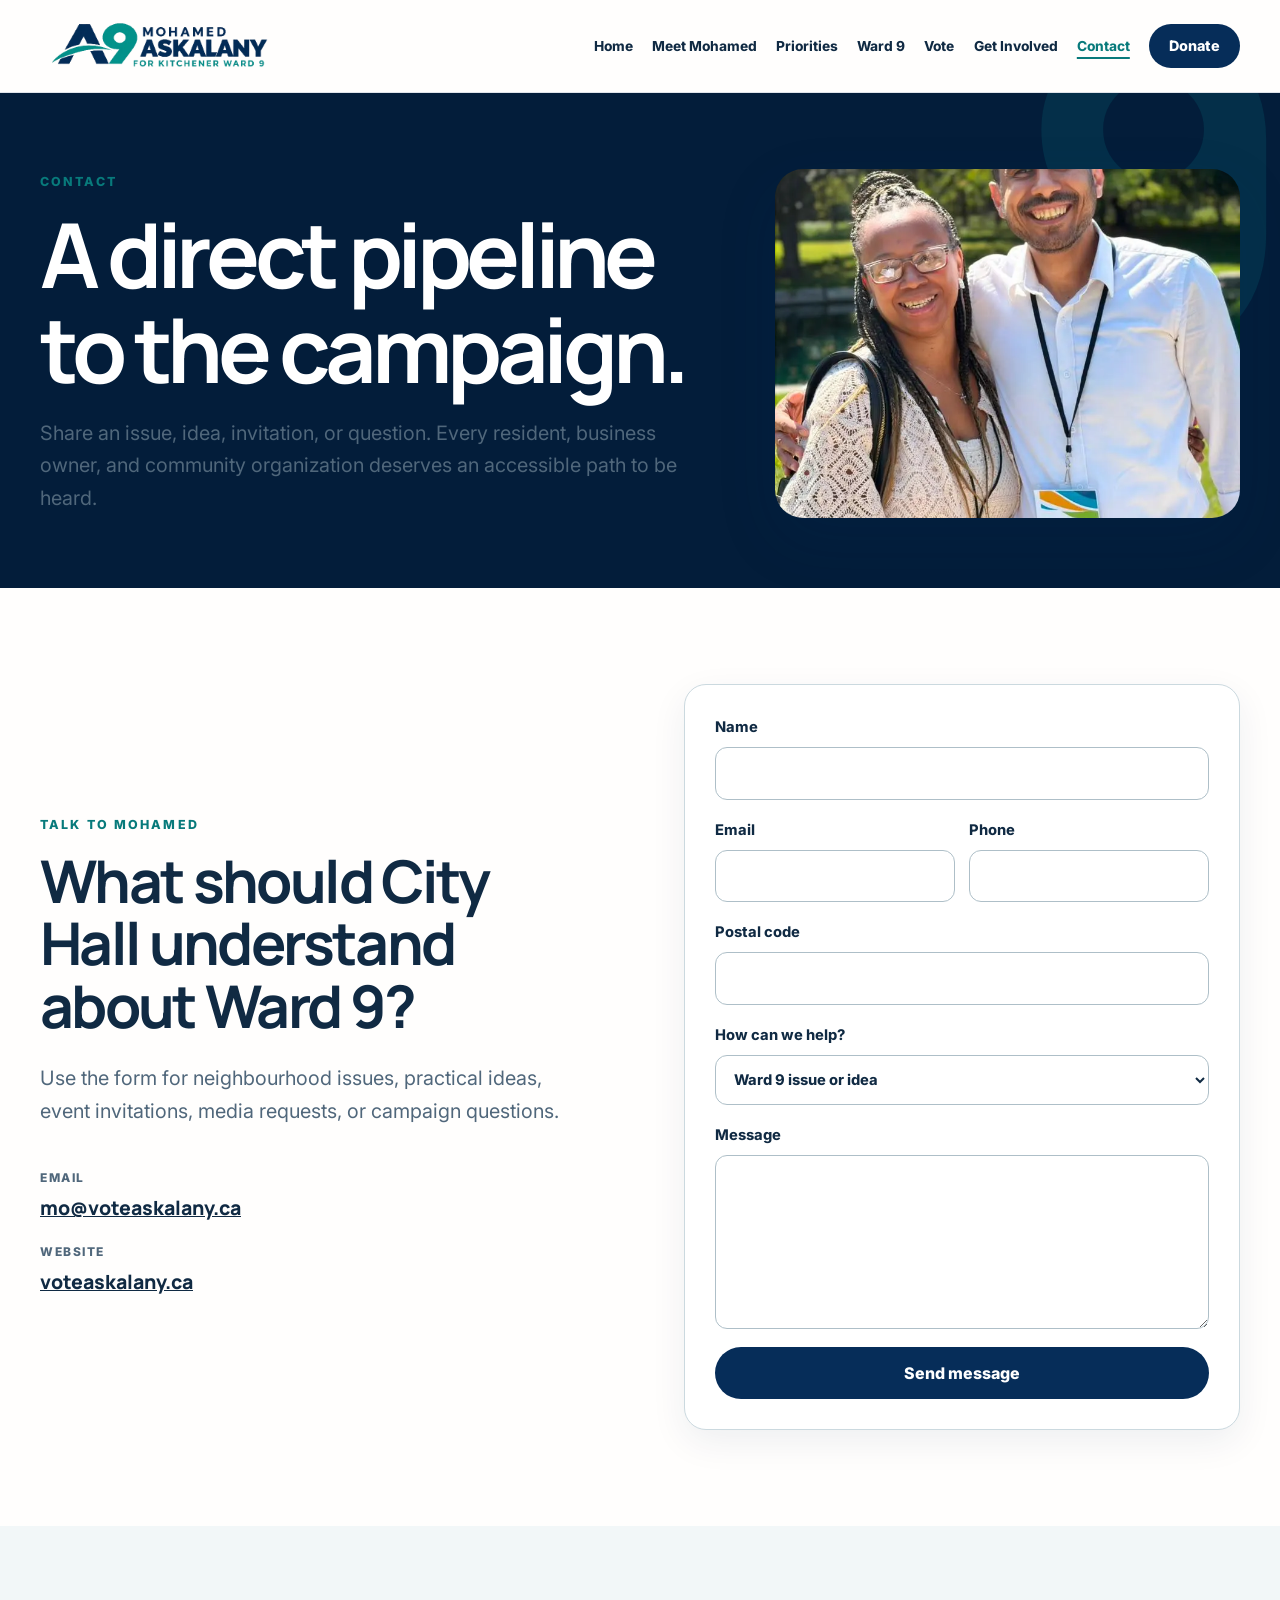
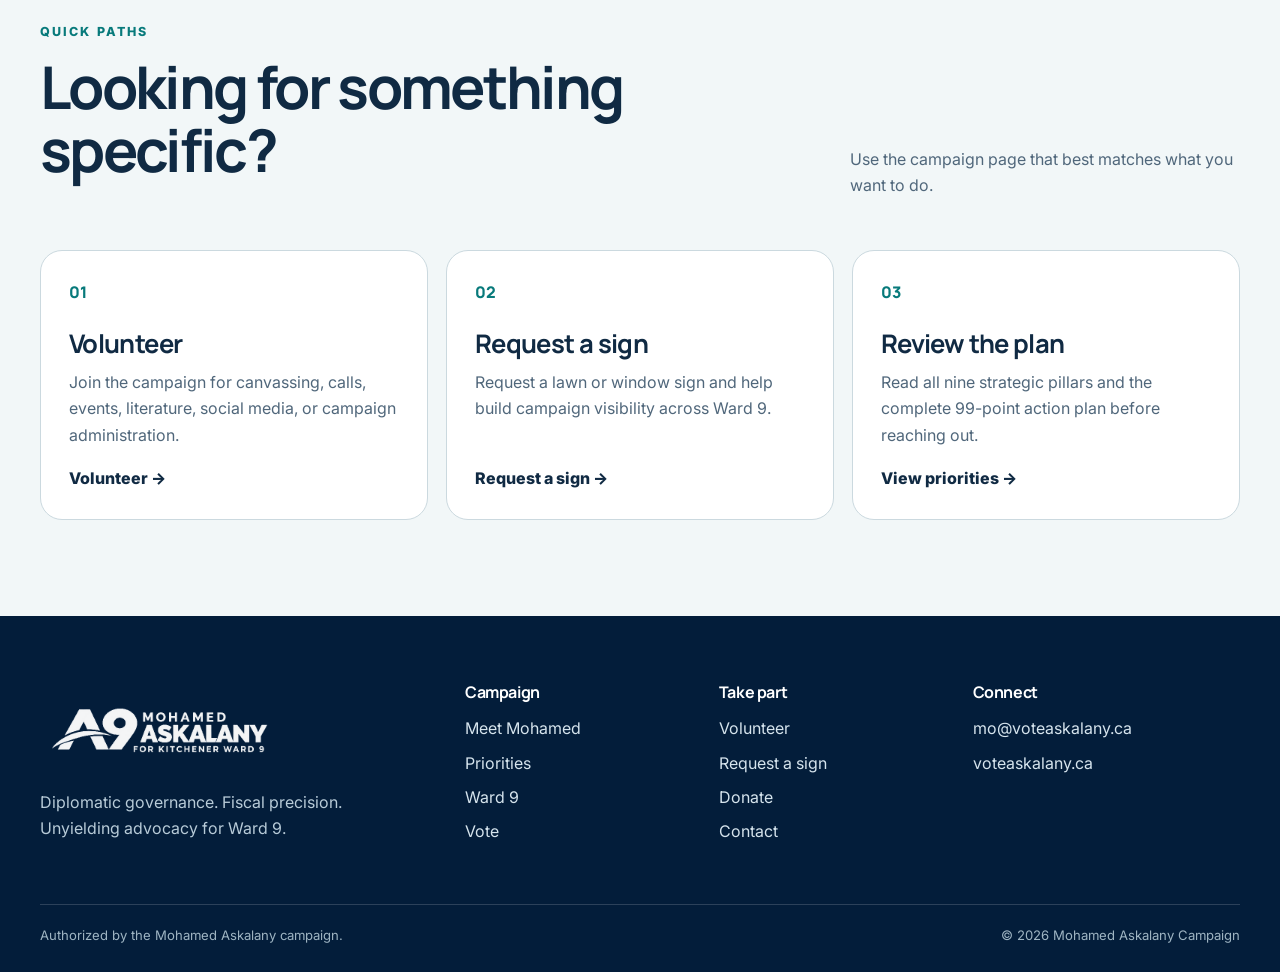
==== contact.html @ 960dc2dd "multi-page + askalany excel" ====
<!doctype html>
<html lang="en">
<head>
  <meta charset="utf-8"><meta name="viewport" content="width=device-width,initial-scale=1">
  <meta name="description" content="Contact Mohamed Askalany's Ward 9 campaign about an issue, idea, event invitation, media inquiry, or campaign question.">
  <meta name="theme-color" content="#062d59"><title>Contact | Mohamed Askalany for Ward 9</title>
  <link rel="icon" type="image/webp" href="images/Askalany Logo.webp"><link rel="preconnect" href="https://fonts.googleapis.com"><link rel="preconnect" href="https://fonts.gstatic.com" crossorigin>
  <link href="https://fonts.googleapis.com/css2?family=Inter:wght@400;500;600;700&family=Manrope:wght@700;800&display=swap" rel="stylesheet"><link rel="stylesheet" href="styles.css">
</head>
<body data-page="contact">
  <a class="skip-link" href="#main">Skip to content</a><div id="site-header"></div>
  <main id="main">
    <section class="page-hero"><div class="container page-hero-split"><div><p class="eyebrow">Contact</p><h1>A direct pipeline to the campaign.</h1><p class="lead">Share an issue, idea, invitation, or question. Every resident, business owner, and community organization deserves an accessible path to be heard.</p></div><div class="page-hero-photo"><img src="images/group-photos/Askalany_group (4).webp" alt="Mohamed Askalany with a community leader outdoors"></div></div></section>

    <section class="section">
      <div class="container form-layout">
        <div><p class="eyebrow">Talk to Mohamed</p><h2>What should City Hall understand about Ward 9?</h2><p class="section-intro">Use the form for neighbourhood issues, practical ideas, event invitations, media requests, or campaign questions.</p><div class="contact-details"><span>Email</span><a href="mailto:mo@voteaskalany.ca">mo@voteaskalany.ca</a><span>Website</span><a href="https://voteaskalany.ca/">voteaskalany.ca</a></div></div>
        <form class="campaign-form" name="contact" method="POST" action="/thank-you.html" data-netlify="true" netlify-honeypot="bot-field">
          <input type="hidden" name="form-name" value="contact"><p class="hidden-field"><label>Do not fill this out: <input name="bot-field"></label></p>
          <label>Name<input type="text" name="name" autocomplete="name" required></label><div class="field-grid"><label>Email<input type="email" name="email" autocomplete="email" required></label><label>Phone<input type="tel" name="phone" autocomplete="tel"></label></div><label>Postal code<input type="text" name="postal_code" autocomplete="postal-code"></label>
          <label>How can we help?<select name="topic"><option value="ward_issue">Ward 9 issue or idea</option><option value="event">Invite Mohamed to an event</option><option value="media">Media inquiry</option><option value="campaign">Campaign question</option><option value="other">Something else</option></select></label>
          <label>Message<textarea name="message" rows="6" required></textarea></label><button class="btn btn-primary" type="submit">Send message</button>
        </form>
      </div>
    </section>

    <section class="section section-soft"><div class="container"><div class="section-heading"><div><p class="eyebrow">Quick paths</p><h2>Looking for something specific?</h2></div><p>Use the campaign page that best matches what you want to do.</p></div><div class="action-grid"><article class="action-card"><span class="num">01</span><h3>Volunteer</h3><p>Join the campaign for canvassing, calls, events, literature, social media, or campaign administration.</p><a class="text-link" href="get-involved.html#volunteer">Volunteer →</a></article><article class="action-card"><span class="num">02</span><h3>Request a sign</h3><p>Request a lawn or window sign and help build campaign visibility across Ward 9.</p><a class="text-link" href="get-involved.html#sign">Request a sign →</a></article><article class="action-card"><span class="num">03</span><h3>Review the plan</h3><p>Read all nine strategic pillars and the complete 99-point action plan before reaching out.</p><a class="text-link" href="priorities-1.html">View priorities →</a></article></div></div></section>
  </main>
  <div id="site-footer"></div><script src="script.js"></script>
</body>
</html>
---- styles.css ----
:root{
  --navy:#062d59;
  --navy-2:#031d3a;
  --teal:#0ca6a6;
  --teal-dark:#087a7b;
  --sky:#dff5f3;
  --paper:#fffefd;
  --soft:#f2f7f8;
  --ink:#102a43;
  --muted:#50677b;
  --line:#cbd9df;
  --white:#fff;
  --max:1200px;
  --radius:22px;
  --shadow:0 22px 60px rgba(6,45,89,.13);
}

*{box-sizing:border-box}
html{scroll-behavior:smooth;scroll-padding-top:104px}
body{margin:0;overflow-x:hidden;font-family:Inter,system-ui,-apple-system,BlinkMacSystemFont,"Segoe UI",sans-serif;color:var(--ink);background:var(--paper);line-height:1.65}
img{display:block;max-width:100%}
a{color:inherit}
button,input,textarea,select{font:inherit}
button,a,input,textarea,select{-webkit-tap-highlight-color:transparent}

.skip-link{position:fixed;left:16px;top:-100px;z-index:1000;background:#fff;padding:10px 14px;border:2px solid var(--navy);border-radius:8px}
.skip-link:focus{top:16px}
.sr-only{position:absolute!important;width:1px!important;height:1px!important;padding:0!important;margin:-1px!important;overflow:hidden!important;clip:rect(0,0,0,0)!important;white-space:nowrap!important;border:0!important}
.hidden-field{display:none!important}

.container{width:min(calc(100% - 40px),var(--max));margin-inline:auto}
.narrow{width:min(calc(100% - 40px),820px);margin-inline:auto}
.section{padding:96px 0}
.section-sm{padding:58px 0}
.section-soft{background:var(--soft)}
.section-dark{background:var(--navy-2);color:var(--white)}
.section-teal{background:var(--teal);color:var(--navy-2)}
.eyebrow{margin:0 0 14px;font-size:.78rem;font-weight:800;text-transform:uppercase;letter-spacing:.17em;color:var(--teal-dark)}
.section-dark .eyebrow,.hero-dark .eyebrow{color:#58d8d3}
h1,h2,h3,h4{font-family:Manrope,Inter,sans-serif;line-height:1.06;margin-top:0}
h1{font-size:clamp(3.25rem,7vw,6.8rem);letter-spacing:-.06em;margin-bottom:28px}
h2{font-size:clamp(2.35rem,4.6vw,4.5rem);letter-spacing:-.045em;margin-bottom:25px}
h3{font-size:1.45rem;letter-spacing:-.025em}
p{margin-top:0}
.lead,.section-intro{font-size:clamp(1.08rem,1.55vw,1.27rem);line-height:1.65;color:var(--muted)}
.section-dark .lead,.section-dark .section-intro,.hero-dark .lead{color:#cfdee8}
.kicker{font-family:Manrope,sans-serif;font-weight:800;color:var(--teal);font-size:1.1rem}
.text-link{display:inline-flex;align-items:center;gap:7px;font-weight:800;text-decoration:none;text-underline-offset:5px}
.text-link:hover{text-decoration:underline}
.page-num{font-family:Manrope,sans-serif;font-size:.82rem;font-weight:800;letter-spacing:.12em;color:var(--teal-dark)}

.site-header{position:sticky;top:0;z-index:100;background:rgba(255,254,253,.96);backdrop-filter:blur(18px);border-bottom:1px solid rgba(6,45,89,.12)}
.nav-wrap{min-height:92px;display:flex;align-items:center;justify-content:space-between;gap:24px}
.logo-link{display:block;flex:0 1 240px;min-width:170px}
.logo-link img{width:240px;height:auto}
.site-nav{display:flex;align-items:center;justify-content:flex-end;gap:clamp(12px,1.5vw,22px)}
.site-nav>a:not(.btn){font-size:.86rem;font-weight:750;text-decoration:none;white-space:nowrap}
.site-nav>a:not(.btn):hover,.site-nav>a[aria-current="page"]{color:var(--teal-dark)}
.site-nav>a[aria-current="page"]{text-decoration:underline;text-decoration-thickness:2px;text-underline-offset:6px}
.nav-toggle{display:none;background:none;border:0;padding:10px;margin-right:-10px;cursor:pointer}
.nav-toggle span{display:block;width:27px;height:2px;background:var(--navy);margin:5px 0;transition:transform .2s ease,opacity .2s ease}
.nav-toggle[aria-expanded="true"] span:nth-child(1){transform:translateY(7px) rotate(45deg)}
.nav-toggle[aria-expanded="true"] span:nth-child(2){opacity:0}
.nav-toggle[aria-expanded="true"] span:nth-child(3){transform:translateY(-7px) rotate(-45deg)}

.btn{display:inline-flex;justify-content:center;align-items:center;min-height:52px;padding:0 24px;border-radius:999px;text-decoration:none;font-weight:800;border:2px solid transparent;cursor:pointer;transition:transform .2s ease,background .2s ease,color .2s ease,border-color .2s ease}
.btn:hover{transform:translateY(-2px)}
.btn-primary{background:var(--navy);color:#fff}
.btn-primary:hover{background:#0b477e}
.btn-secondary{border-color:var(--navy);color:var(--navy);background:transparent}
.btn-secondary:hover{background:var(--navy);color:#fff}
.btn-teal{background:var(--teal);color:var(--navy-2)}
.btn-teal:hover{background:#46c9c6}
.btn-light{border-color:#fff;color:#fff;background:transparent}
.btn-light:hover{background:#fff;color:var(--navy)}
.btn-sm{min-height:44px;padding:0 18px;font-size:.9rem}
.btn:focus-visible,.text-link:focus-visible,.site-nav a:focus-visible,.resource-link:focus-visible,summary:focus-visible{outline:3px solid #38d3cf;outline-offset:4px}

.hero{position:relative;overflow:hidden;padding:72px 0 82px}
.hero-dark{background:var(--navy-2);color:#fff}
.hero-grid{display:grid;grid-template-columns:minmax(0,1.06fr) minmax(350px,.76fr);gap:clamp(40px,7vw,90px);align-items:center}
.hero-copy{position:relative;z-index:2;min-width:0}
.hero-copy h1 em{font-style:normal;color:var(--teal)}
.hero-actions{display:flex;flex-wrap:wrap;gap:12px;margin:34px 0}
.hero-photo{position:relative;z-index:1;border-radius:34px;overflow:hidden;box-shadow:var(--shadow);aspect-ratio:4/5;background:#dfe9ea}
.hero-photo img{width:100%;height:100%;object-fit:cover;object-position:center top}
.hero-9{position:absolute;right:-.08em;bottom:-.23em;font-family:Manrope,sans-serif;font-size:clamp(22rem,49vw,46rem);line-height:.8;font-weight:800;color:rgba(12,166,166,.12);pointer-events:none;user-select:none}
.hero-badge{position:absolute;z-index:3;right:-18px;bottom:34px;width:145px;aspect-ratio:1;border-radius:50%;display:grid;place-content:center;text-align:center;background:var(--teal);color:var(--navy-2);box-shadow:0 14px 38px rgba(0,0,0,.22);transform:rotate(5deg)}
.hero-badge strong{font-family:Manrope,sans-serif;font-size:1.8rem;line-height:1}
.hero-badge span{font-size:.76rem;font-weight:800;margin-top:5px}
.date-chip{display:inline-flex;align-items:center;gap:14px;padding:11px 15px;border:1px solid rgba(255,255,255,.25);border-radius:999px;background:rgba(255,255,255,.06);font-size:.9rem}
.date-chip span{color:#a9c5d6}
.page-hero{position:relative;overflow:hidden;padding:76px 0 70px;background:var(--navy-2);color:#fff}
.page-hero:after{content:"9";position:absolute;right:-.04em;top:-.31em;font-family:Manrope,sans-serif;font-size:28rem;line-height:1;font-weight:800;color:rgba(12,166,166,.13);pointer-events:none}
.page-hero .container{position:relative;z-index:1}
.page-hero h1{max-width:900px;margin-bottom:20px}
.page-hero .lead{max-width:800px;margin-bottom:0}
.page-hero-split{display:grid;grid-template-columns:1fr .7fr;gap:70px;align-items:center}
.page-hero-photo{border-radius:28px;overflow:hidden;aspect-ratio:4/3;box-shadow:var(--shadow)}
.page-hero-photo img{width:100%;height:100%;object-fit:cover}

.signal-bar{background:var(--teal);color:var(--navy-2);padding:23px 0}
.signal-grid{display:grid;grid-template-columns:repeat(3,1fr)}
.signal-grid p{margin:0;padding:0 24px;border-right:1px solid rgba(3,29,58,.22)}
.signal-grid p:first-child{padding-left:0}
.signal-grid p:last-child{border:0}
.signal-grid strong,.signal-grid span{display:block}
.signal-grid strong{font-family:Manrope,sans-serif}
.signal-grid span{font-size:.84rem;margin-top:2px}

.section-heading{display:flex;align-items:end;justify-content:space-between;gap:48px;margin-bottom:44px}
.section-heading>div{max-width:820px}
.section-heading>p{max-width:390px;color:var(--muted);margin-bottom:8px}
.section-dark .section-heading>p{color:#bed0dd}
.intro-grid,.split-grid,.ward-grid,.form-layout,.vote-grid{display:grid;grid-template-columns:1fr 1fr;gap:clamp(44px,7vw,88px);align-items:center}
.intro-grid{grid-template-columns:.75fr 1.25fr;align-items:start}
.prose{max-width:760px}
.prose p{font-size:1.06rem}
.prose h3{margin-top:34px}
.pull-quote{font-family:Manrope,sans-serif;font-size:clamp(1.65rem,3vw,2.65rem);line-height:1.25;letter-spacing:-.03em;color:var(--navy);margin:0}
.image-frame{border-radius:28px;overflow:hidden;box-shadow:var(--shadow);background:#dfe9ea}
.image-frame img{width:100%;height:100%;object-fit:cover}
.image-tall{aspect-ratio:4/5}
.image-wide{aspect-ratio:16/10}

.path-grid,.values-grid,.credentials-grid,.resource-grid,.action-grid{display:grid;grid-template-columns:repeat(3,1fr);gap:18px}
.path-card,.value-card,.credential-card,.resource-card,.action-card{padding:28px;border:1px solid var(--line);border-radius:var(--radius);background:#fff}
.path-card{display:flex;flex-direction:column;min-height:250px}
.path-card h3{margin:25px 0 12px}
.path-card p{color:var(--muted)}
.path-card .text-link{margin-top:auto}
.values-grid{grid-template-columns:repeat(2,1fr)}
.value-card{background:var(--soft)}
.value-card h3{margin-bottom:10px}
.value-card p{color:var(--muted);margin:0}
.credentials-grid{grid-template-columns:repeat(2,1fr)}
.credential-card{display:flex;gap:18px;align-items:flex-start}
.credential-card .num{font-family:Manrope,sans-serif;font-size:1.65rem;font-weight:800;color:var(--teal-dark)}
.credential-card p{margin:0;font-weight:650}

.pillar-list{display:grid;gap:12px}
.pillar-row{display:grid;grid-template-columns:76px 1fr auto;gap:24px;align-items:center;padding:25px 28px;border:1px solid rgba(255,255,255,.16);border-radius:18px;background:rgba(255,255,255,.055);text-decoration:none}
.pillar-row:hover{background:rgba(12,166,166,.16);border-color:rgba(88,216,211,.52)}
.pillar-row .num{font-family:Manrope,sans-serif;font-size:1.85rem;font-weight:800;color:#58d8d3}
.pillar-row h3{font-size:clamp(1.15rem,2vw,1.55rem);margin:0}
.pillar-row .arrow{font-size:1.5rem;color:#58d8d3}

.cta-band{position:relative;overflow:hidden;background:var(--teal);color:var(--navy-2);padding:64px 0}
.cta-band:after{content:"9";position:absolute;right:-.03em;top:-.72em;font-family:Manrope,sans-serif;font-size:25rem;font-weight:800;color:rgba(255,255,255,.22)}
.cta-grid{position:relative;z-index:1;display:flex;align-items:center;justify-content:space-between;gap:40px}
.cta-grid h2{font-size:clamp(2rem,4vw,3.6rem);margin:0;max-width:760px}
.cta-actions{display:flex;gap:10px;flex-wrap:wrap}

.experience-list{display:grid;gap:16px}
.experience-item{display:grid;grid-template-columns:64px 1fr;gap:20px;padding:25px 0;border-top:1px solid var(--line)}
.experience-item:first-child{border-top:0}
.experience-item .num{font-family:Manrope,sans-serif;font-weight:800;color:var(--teal-dark);font-size:1.25rem}
.experience-item h3{margin-bottom:8px}
.experience-item p{color:var(--muted);margin:0}

.jurisdiction-grid{display:grid;grid-template-columns:1fr 1fr;gap:20px}
.jurisdiction-card{border-radius:var(--radius);padding:30px;border:1px solid var(--line);background:#fff}
.jurisdiction-card h3{font-size:1.7rem}
.jurisdiction-card ul{padding-left:20px;margin-bottom:0}
.jurisdiction-card li{margin:8px 0}
.resource-grid{grid-template-columns:repeat(3,1fr)}
.resource-card{display:flex;flex-direction:column;min-height:210px}
.resource-card p{color:var(--muted)}
.resource-link{margin-top:auto;font-weight:800;text-decoration:none;color:var(--teal-dark)}
.resource-link:hover{text-decoration:underline}

.vote-date-panel{display:grid;grid-template-columns:140px 1fr;gap:24px;align-items:center;padding:28px;border-radius:var(--radius);background:var(--teal);color:var(--navy-2)}
.vote-date-panel .day{font-family:Manrope,sans-serif;font-size:4.4rem;line-height:.8;font-weight:800;text-align:center}
.vote-date-panel .day span{display:block;font-size:.82rem;letter-spacing:.12em;margin-top:12px}
.vote-date-panel h3{font-size:1.8rem;margin-bottom:6px}
.vote-date-panel p{margin:0}
.timeline{display:grid;gap:0;margin-top:35px}
.timeline-item{display:grid;grid-template-columns:140px 1fr;gap:24px;padding:25px 0;border-top:1px solid var(--line)}
.timeline-item strong{color:var(--teal-dark)}
.timeline-item p{margin:0}
.location-grid{display:grid;grid-template-columns:repeat(3,1fr);gap:16px}
.location-card{padding:25px;border-radius:18px;background:#fff;border:1px solid var(--line)}
.location-card strong{display:block;font-family:Manrope,sans-serif;font-size:1.15rem;margin-bottom:6px}

.action-card{display:flex;flex-direction:column;min-height:270px}
.action-card .num{font-family:Manrope,sans-serif;color:var(--teal-dark);font-weight:800}
.action-card h3{font-size:1.6rem;margin:24px 0 12px}
.action-card p{color:var(--muted)}
.action-card .text-link{margin-top:auto}
.campaign-form{display:grid;gap:18px;background:#fff;border:1px solid var(--line);border-radius:var(--radius);padding:30px;box-shadow:0 12px 36px rgba(6,45,89,.07)}
.campaign-form label,.campaign-form legend{font-weight:750;font-size:.92rem}
.campaign-form input,.campaign-form textarea,.campaign-form select{display:block;width:100%;margin-top:8px;border:1px solid #aebfc8;border-radius:12px;padding:13px 14px;min-height:50px;background:#fff;color:var(--ink)}
.campaign-form textarea{resize:vertical}
.campaign-form input:focus,.campaign-form textarea:focus,.campaign-form select:focus{outline:3px solid rgba(12,166,166,.27);border-color:var(--teal-dark)}
.field-grid,.check-grid{display:grid;grid-template-columns:1fr 1fr;gap:14px}
fieldset{border:0;padding:0;margin:0}
.check-grid label{font-weight:500!important;display:flex;align-items:flex-start;gap:7px}
.check-grid input{width:18px;height:18px;min-height:0;margin:2px 0 0;flex:0 0 auto}
.contact-details{display:grid;gap:5px;margin-top:28px}
.contact-details span{margin-top:12px;font-size:.75rem;text-transform:uppercase;letter-spacing:.13em;font-weight:800;color:var(--muted)}
.contact-details a{font-family:Manrope,sans-serif;font-weight:800;font-size:1.22rem;overflow-wrap:anywhere}

.layout-switcher{display:flex;align-items:center;justify-content:space-between;gap:24px;padding:18px 0 28px;border-bottom:1px solid var(--line);margin-bottom:42px}
.layout-switcher p{margin:0;color:var(--muted)}
.switch-links{display:flex;gap:8px;flex-wrap:wrap}
.switch-links a{padding:9px 14px;border:1px solid var(--line);border-radius:999px;text-decoration:none;font-weight:800;font-size:.86rem}
.switch-links a.active,.switch-links a:hover{background:var(--navy);color:#fff;border-color:var(--navy)}
.priority-editorial{display:grid;gap:78px}
.priority-story{display:grid;grid-template-columns:.82fr 1.18fr;gap:clamp(38px,6vw,78px);align-items:start;scroll-margin-top:120px}
.priority-story:nth-child(even) .priority-visual{order:2}
.priority-visual{position:sticky;top:120px}
.priority-visual .image-frame{aspect-ratio:4/3}
.priority-label{display:flex;align-items:center;gap:14px;margin-bottom:14px}
.priority-label .num{display:grid;place-content:center;width:48px;aspect-ratio:1;border-radius:50%;background:var(--teal);font-family:Manrope,sans-serif;font-weight:800}
.priority-story h2{font-size:clamp(2rem,3.6vw,3.5rem)}
.priority-summary{font-size:1.1rem;color:var(--muted)}
.action-list{counter-reset:actions;display:grid;gap:9px;padding:0;list-style:none;margin:26px 0 0}
.action-list li{counter-increment:actions;position:relative;padding-left:36px}
.action-list li:before{content:counter(actions,decimal-leading-zero);position:absolute;left:0;top:1px;font-size:.72rem;font-weight:800;color:var(--teal-dark);letter-spacing:.05em}
.priority-accordion{display:grid;grid-template-columns:repeat(3,1fr);gap:18px;align-items:start}
.priority-detail{border:1px solid var(--line);border-radius:var(--radius);overflow:hidden;background:#fff;scroll-margin-top:120px}
.priority-detail[open]{grid-column:span 2;box-shadow:var(--shadow)}
.priority-detail summary{cursor:pointer;list-style:none}
.priority-detail summary::-webkit-details-marker{display:none}
.detail-image{aspect-ratio:16/9;overflow:hidden}
.detail-image img{width:100%;height:100%;object-fit:cover}
.detail-summary{padding:23px;position:relative}
.detail-summary .num{display:block;color:var(--teal-dark);font-weight:800;margin-bottom:10px}
.detail-summary h2{font-size:1.42rem;margin:0;padding-right:34px}
.detail-summary:after{content:"+";position:absolute;right:23px;bottom:20px;font-size:1.8rem;color:var(--teal-dark)}
.priority-detail[open] .detail-summary:after{content:"−"}
.detail-content{padding:0 25px 26px;border-top:1px solid var(--line)}
.detail-content p{color:var(--muted);margin:20px 0}

.donate-panel{max-width:780px;margin:0 auto;text-align:center;padding:58px;border:1px solid var(--line);border-radius:32px;background:#fff;box-shadow:var(--shadow)}
.donate-mark{width:130px;aspect-ratio:1;border-radius:50%;display:grid;place-content:center;margin:0 auto 28px;background:var(--teal);font-family:Manrope,sans-serif;font-size:4.5rem;font-weight:800;color:var(--navy)}

.site-footer{background:var(--navy-2);color:#fff;padding:68px 0 26px}
.footer-grid{display:grid;grid-template-columns:1.8fr 1fr 1fr 1.25fr;gap:40px}
.footer-logo{width:240px;filter:brightness(0) invert(1);opacity:.96}
.footer-grid h3{font-size:1rem;margin-bottom:14px}
.footer-grid>div>a{display:block;color:#d6e4ed;text-decoration:none;margin:8px 0;overflow-wrap:anywhere}
.footer-grid>div>a:hover{text-decoration:underline;text-underline-offset:4px}
.footer-grid p{color:#b8cbd8;max-width:390px;margin-top:18px}
.footer-bottom{border-top:1px solid rgba(255,255,255,.16);margin-top:46px;padding-top:20px;display:flex;justify-content:space-between;gap:20px}
.footer-bottom p{margin:0;color:#9fb5c3;font-size:.82rem}

@media(max-width:1100px){
  .site-nav{display:none;position:absolute;top:92px;left:20px;right:20px;max-height:calc(100vh - 110px);overflow:auto;background:#fff;border:1px solid var(--line);border-radius:18px;padding:18px;box-shadow:var(--shadow);flex-direction:column;align-items:stretch;gap:4px}
  .site-nav.open{display:flex}
  .site-nav>a{padding:10px}
  .site-nav .btn{margin-top:7px}
  .nav-toggle{display:block}
  .hero-grid{grid-template-columns:minmax(0,1fr) minmax(310px,.72fr);gap:40px}
  .priority-accordion{grid-template-columns:repeat(2,1fr)}
  .footer-grid{grid-template-columns:1.8fr 1fr 1fr}
}

@media(max-width:780px){
  html{scroll-padding-top:88px}
  .container{width:min(calc(100% - 30px),var(--max))}
  .section{padding:74px 0}
  .nav-wrap{min-height:78px}
  .logo-link img{width:205px}
  .site-nav{top:78px;left:15px;right:15px}
  .hero{padding:48px 0 66px}
  .hero-grid,.page-hero-split,.intro-grid,.split-grid,.ward-grid,.form-layout,.vote-grid,.priority-story{grid-template-columns:1fr}
  .hero-copy{order:1}
  .hero-photo{order:2;max-width:520px}
  .hero-badge{right:10px;bottom:24px;width:120px}
  h1{font-size:clamp(3rem,14.5vw,5.4rem)}
  h2{font-size:clamp(2.15rem,10vw,3.7rem)}
  .page-hero{padding:58px 0}
  .page-hero-photo{max-width:520px}
  .signal-grid{grid-template-columns:1fr}
  .signal-grid p,.signal-grid p:first-child{padding:15px 0;border-right:0;border-bottom:1px solid rgba(3,29,58,.22)}
  .signal-grid p:last-child{border-bottom:0}
  .section-heading{flex-direction:column;align-items:flex-start;gap:8px;margin-bottom:31px}
  .path-grid,.resource-grid,.action-grid,.location-grid{grid-template-columns:1fr 1fr}
  .pillar-row{grid-template-columns:58px 1fr auto;padding:21px;gap:14px}
  .jurisdiction-grid{grid-template-columns:1fr}
  .cta-grid{align-items:flex-start;flex-direction:column}
  .priority-story:nth-child(even) .priority-visual{order:0}
  .priority-visual{position:static}
  .priority-editorial{gap:68px}
  .priority-accordion{grid-template-columns:1fr}
  .priority-detail[open]{grid-column:auto}
  .footer-grid{grid-template-columns:1fr 1fr}
  .footer-grid>div:first-child{grid-column:1/-1}
}

@media(max-width:520px){
  .logo-link{min-width:0;flex-basis:185px}
  .logo-link img{width:185px}
  h1{font-size:clamp(2.8rem,14vw,4rem)}
  .hero-actions,.cta-actions{flex-direction:column}
  .hero-actions .btn,.cta-actions .btn{width:100%}
  .date-chip{align-items:flex-start;flex-direction:column;gap:1px;border-radius:15px;width:100%}
  .hero-badge{width:108px}
  .path-grid,.values-grid,.credentials-grid,.resource-grid,.action-grid,.location-grid,.field-grid,.check-grid,.footer-grid{grid-template-columns:1fr}
  .footer-grid>div:first-child{grid-column:auto}
  .pillar-row{grid-template-columns:1fr auto}
  .pillar-row .num{font-size:1.25rem}
  .pillar-row h3{grid-column:1/-1;grid-row:2}
  .vote-date-panel,.timeline-item{grid-template-columns:1fr}
  .vote-date-panel .day{text-align:left}
  .campaign-form,.jurisdiction-card,.donate-panel{padding:23px}
  .layout-switcher{align-items:flex-start;flex-direction:column}
  .footer-bottom{flex-direction:column}
}

@media(prefers-reduced-motion:reduce){
  html{scroll-behavior:auto}
  *,*:before,*:after{transition-duration:.01ms!important;animation-duration:.01ms!important;animation-iteration-count:1!important}
}
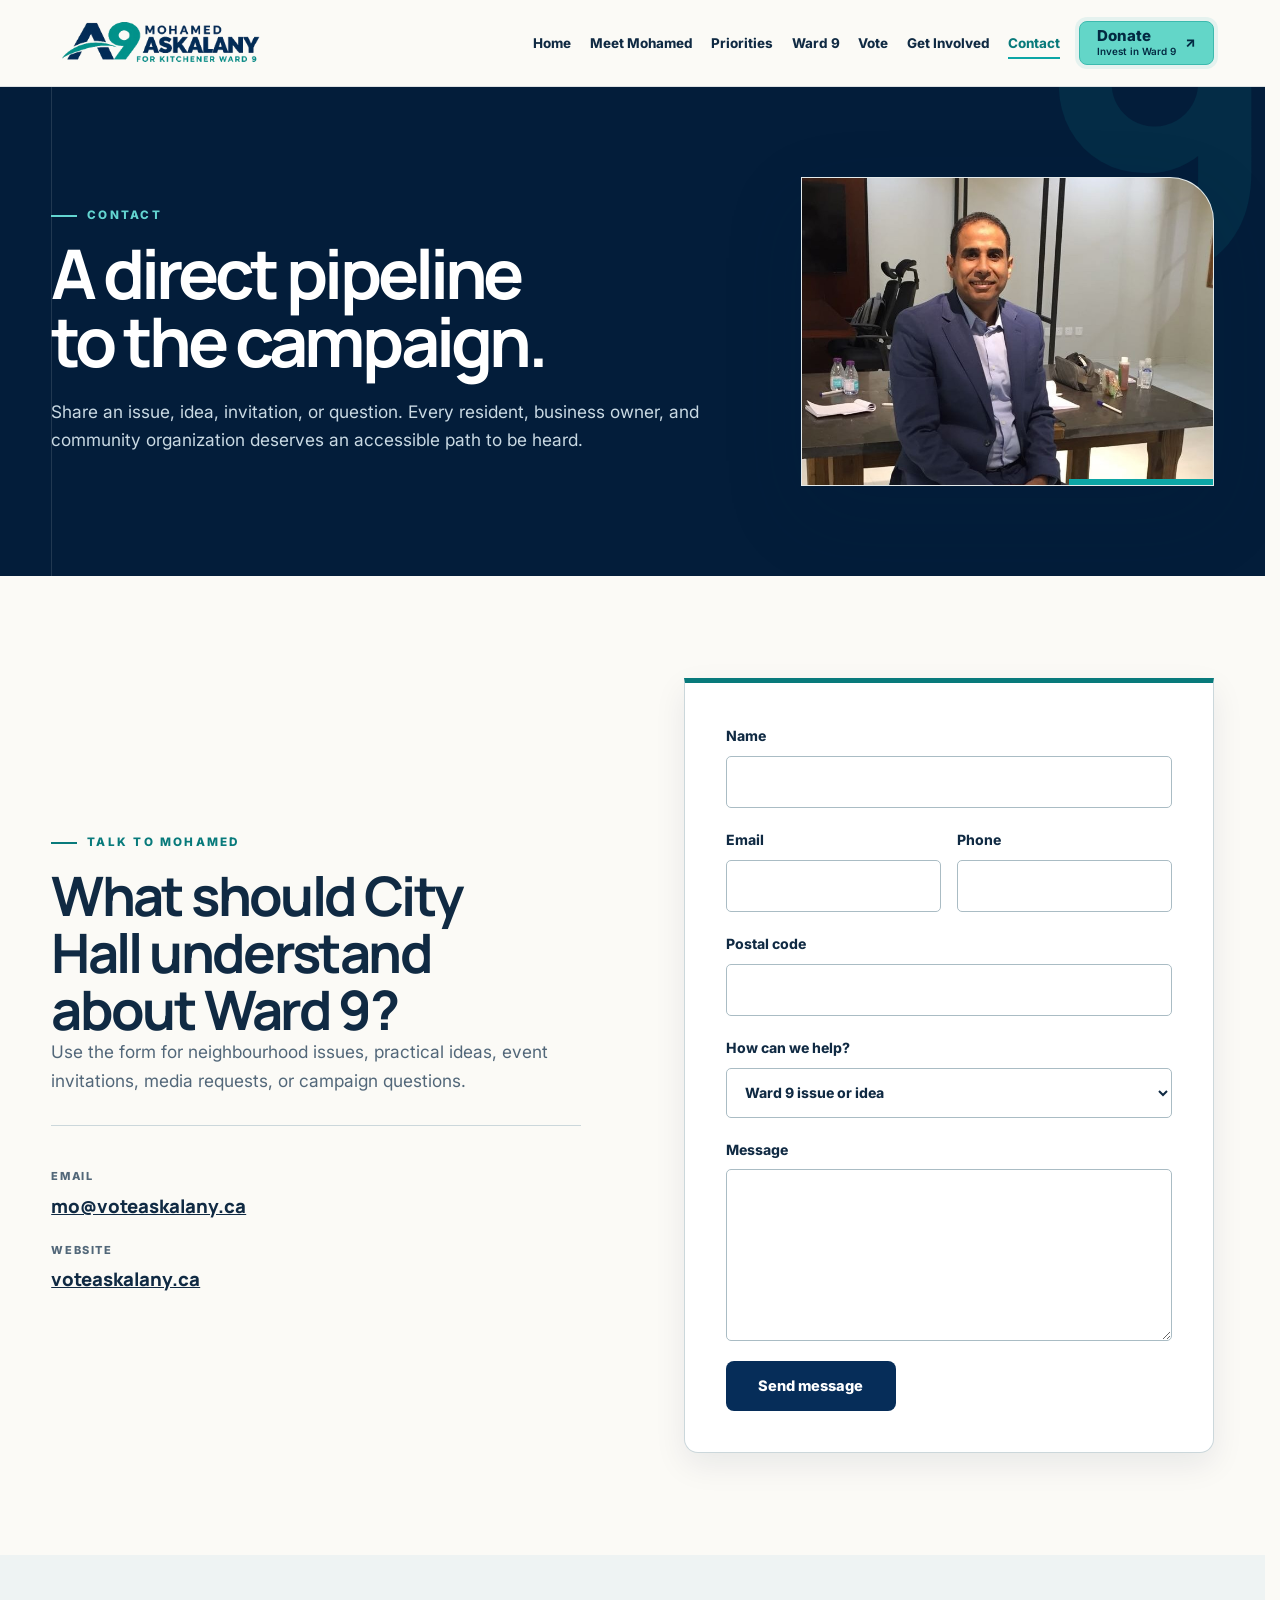
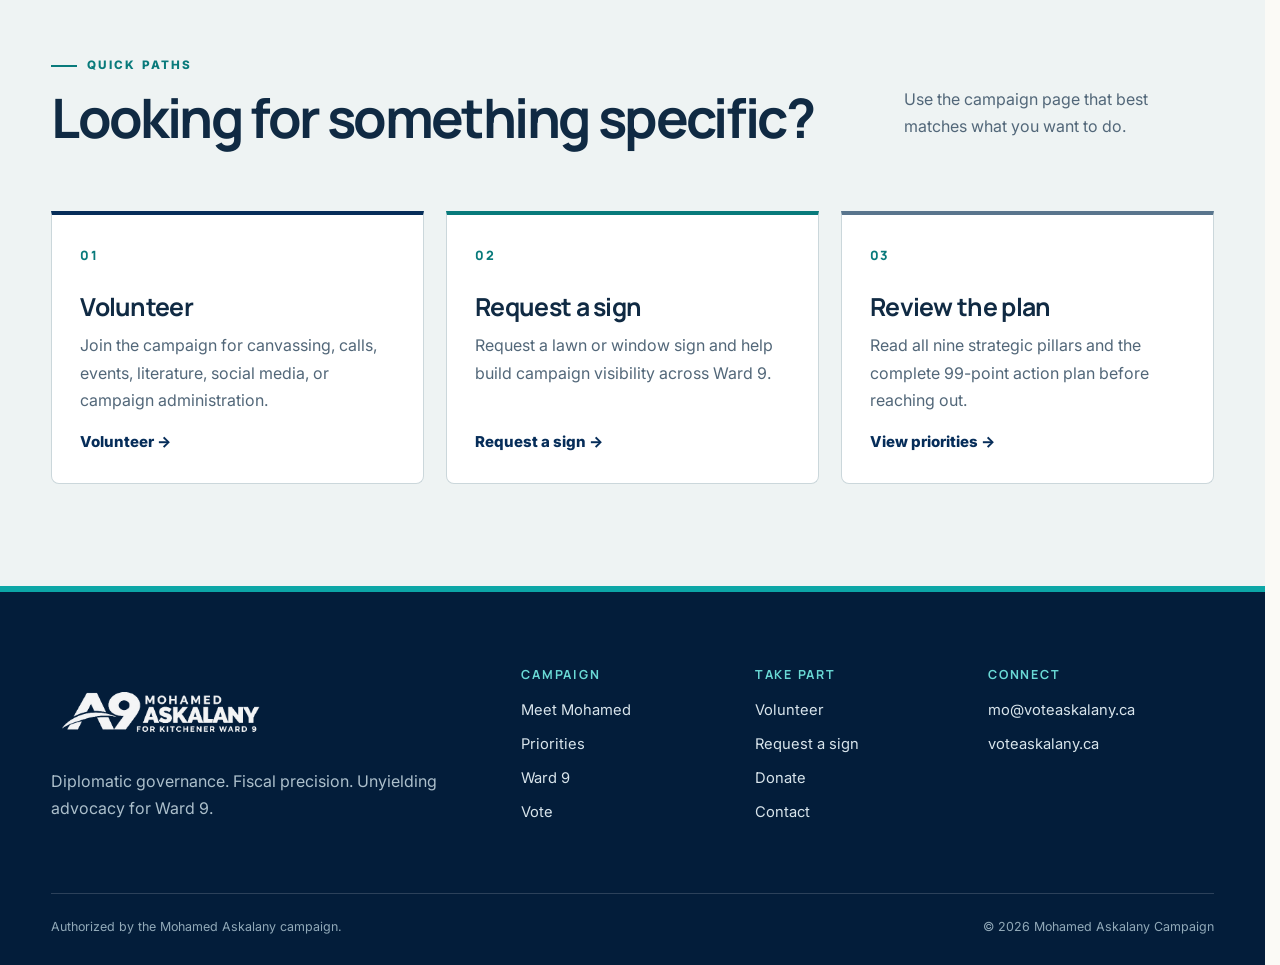
==== commit 4fb1386a: "last photos upddate" ====
--- a/contact.html
+++ b/contact.html
@@ -10,7 +10,7 @@
 <body data-page="contact">
   <a class="skip-link" href="#main">Skip to content</a><div id="site-header"></div>
   <main id="main">
-    <section class="page-hero"><div class="container page-hero-split"><div><p class="eyebrow">Contact</p><h1>A direct pipeline to the campaign.</h1><p class="lead">Share an issue, idea, invitation, or question. Every resident, business owner, and community organization deserves an accessible path to be heard.</p></div><div class="page-hero-photo"><img src="images/group-photos/Askalany_group (4).webp" alt="Mohamed Askalany with a community leader outdoors"></div></div></section>
+    <section class="page-hero"><div class="container page-hero-split"><div><p class="eyebrow">Contact</p><h1>A direct pipeline to the campaign.</h1><p class="lead">Share an issue, idea, invitation, or question. Every resident, business owner, and community organization deserves an accessible path to be heard.</p></div><div class="page-hero-photo"><img src="images/group-photos/Askalany_group (2).webp" alt="Mohamed Askalany visiting a local neighbourhood business"></div></div></section>
 
     <section class="section">
       <div class="container form-layout">
--- a/styles.css
+++ b/styles.css
@@ -1,315 +1,513 @@
-:root{
-  --navy:#062d59;
-  --navy-2:#031d3a;
-  --teal:#0ca6a6;
-  --teal-dark:#087a7b;
-  --sky:#dff5f3;
-  --paper:#fffefd;
-  --soft:#f2f7f8;
-  --ink:#102a43;
-  --muted:#50677b;
-  --line:#cbd9df;
-  --white:#fff;
-  --max:1200px;
-  --radius:22px;
-  --shadow:0 22px 60px rgba(6,45,89,.13);
-}
-
-*{box-sizing:border-box}
-html{scroll-behavior:smooth;scroll-padding-top:104px}
-body{margin:0;overflow-x:hidden;font-family:Inter,system-ui,-apple-system,BlinkMacSystemFont,"Segoe UI",sans-serif;color:var(--ink);background:var(--paper);line-height:1.65}
-img{display:block;max-width:100%}
-a{color:inherit}
-button,input,textarea,select{font:inherit}
-button,a,input,textarea,select{-webkit-tap-highlight-color:transparent}
-
-.skip-link{position:fixed;left:16px;top:-100px;z-index:1000;background:#fff;padding:10px 14px;border:2px solid var(--navy);border-radius:8px}
-.skip-link:focus{top:16px}
-.sr-only{position:absolute!important;width:1px!important;height:1px!important;padding:0!important;margin:-1px!important;overflow:hidden!important;clip:rect(0,0,0,0)!important;white-space:nowrap!important;border:0!important}
-.hidden-field{display:none!important}
-
-.container{width:min(calc(100% - 40px),var(--max));margin-inline:auto}
-.narrow{width:min(calc(100% - 40px),820px);margin-inline:auto}
-.section{padding:96px 0}
-.section-sm{padding:58px 0}
-.section-soft{background:var(--soft)}
-.section-dark{background:var(--navy-2);color:var(--white)}
-.section-teal{background:var(--teal);color:var(--navy-2)}
-.eyebrow{margin:0 0 14px;font-size:.78rem;font-weight:800;text-transform:uppercase;letter-spacing:.17em;color:var(--teal-dark)}
-.section-dark .eyebrow,.hero-dark .eyebrow{color:#58d8d3}
-h1,h2,h3,h4{font-family:Manrope,Inter,sans-serif;line-height:1.06;margin-top:0}
-h1{font-size:clamp(3.25rem,7vw,6.8rem);letter-spacing:-.06em;margin-bottom:28px}
-h2{font-size:clamp(2.35rem,4.6vw,4.5rem);letter-spacing:-.045em;margin-bottom:25px}
-h3{font-size:1.45rem;letter-spacing:-.025em}
-p{margin-top:0}
-.lead,.section-intro{font-size:clamp(1.08rem,1.55vw,1.27rem);line-height:1.65;color:var(--muted)}
-.section-dark .lead,.section-dark .section-intro,.hero-dark .lead{color:#cfdee8}
-.kicker{font-family:Manrope,sans-serif;font-weight:800;color:var(--teal);font-size:1.1rem}
-.text-link{display:inline-flex;align-items:center;gap:7px;font-weight:800;text-decoration:none;text-underline-offset:5px}
-.text-link:hover{text-decoration:underline}
-.page-num{font-family:Manrope,sans-serif;font-size:.82rem;font-weight:800;letter-spacing:.12em;color:var(--teal-dark)}
-
-.site-header{position:sticky;top:0;z-index:100;background:rgba(255,254,253,.96);backdrop-filter:blur(18px);border-bottom:1px solid rgba(6,45,89,.12)}
-.nav-wrap{min-height:92px;display:flex;align-items:center;justify-content:space-between;gap:24px}
-.logo-link{display:block;flex:0 1 240px;min-width:170px}
-.logo-link img{width:240px;height:auto}
-.site-nav{display:flex;align-items:center;justify-content:flex-end;gap:clamp(12px,1.5vw,22px)}
-.site-nav>a:not(.btn){font-size:.86rem;font-weight:750;text-decoration:none;white-space:nowrap}
-.site-nav>a:not(.btn):hover,.site-nav>a[aria-current="page"]{color:var(--teal-dark)}
-.site-nav>a[aria-current="page"]{text-decoration:underline;text-decoration-thickness:2px;text-underline-offset:6px}
-.nav-toggle{display:none;background:none;border:0;padding:10px;margin-right:-10px;cursor:pointer}
-.nav-toggle span{display:block;width:27px;height:2px;background:var(--navy);margin:5px 0;transition:transform .2s ease,opacity .2s ease}
-.nav-toggle[aria-expanded="true"] span:nth-child(1){transform:translateY(7px) rotate(45deg)}
-.nav-toggle[aria-expanded="true"] span:nth-child(2){opacity:0}
-.nav-toggle[aria-expanded="true"] span:nth-child(3){transform:translateY(-7px) rotate(-45deg)}
-
-.btn{display:inline-flex;justify-content:center;align-items:center;min-height:52px;padding:0 24px;border-radius:999px;text-decoration:none;font-weight:800;border:2px solid transparent;cursor:pointer;transition:transform .2s ease,background .2s ease,color .2s ease,border-color .2s ease}
-.btn:hover{transform:translateY(-2px)}
-.btn-primary{background:var(--navy);color:#fff}
-.btn-primary:hover{background:#0b477e}
-.btn-secondary{border-color:var(--navy);color:var(--navy);background:transparent}
-.btn-secondary:hover{background:var(--navy);color:#fff}
-.btn-teal{background:var(--teal);color:var(--navy-2)}
-.btn-teal:hover{background:#46c9c6}
-.btn-light{border-color:#fff;color:#fff;background:transparent}
-.btn-light:hover{background:#fff;color:var(--navy)}
-.btn-sm{min-height:44px;padding:0 18px;font-size:.9rem}
-.btn:focus-visible,.text-link:focus-visible,.site-nav a:focus-visible,.resource-link:focus-visible,summary:focus-visible{outline:3px solid #38d3cf;outline-offset:4px}
-
-.hero{position:relative;overflow:hidden;padding:72px 0 82px}
-.hero-dark{background:var(--navy-2);color:#fff}
-.hero-grid{display:grid;grid-template-columns:minmax(0,1.06fr) minmax(350px,.76fr);gap:clamp(40px,7vw,90px);align-items:center}
-.hero-copy{position:relative;z-index:2;min-width:0}
-.hero-copy h1 em{font-style:normal;color:var(--teal)}
-.hero-actions{display:flex;flex-wrap:wrap;gap:12px;margin:34px 0}
-.hero-photo{position:relative;z-index:1;border-radius:34px;overflow:hidden;box-shadow:var(--shadow);aspect-ratio:4/5;background:#dfe9ea}
-.hero-photo img{width:100%;height:100%;object-fit:cover;object-position:center top}
-.hero-9{position:absolute;right:-.08em;bottom:-.23em;font-family:Manrope,sans-serif;font-size:clamp(22rem,49vw,46rem);line-height:.8;font-weight:800;color:rgba(12,166,166,.12);pointer-events:none;user-select:none}
-.hero-badge{position:absolute;z-index:3;right:-18px;bottom:34px;width:145px;aspect-ratio:1;border-radius:50%;display:grid;place-content:center;text-align:center;background:var(--teal);color:var(--navy-2);box-shadow:0 14px 38px rgba(0,0,0,.22);transform:rotate(5deg)}
-.hero-badge strong{font-family:Manrope,sans-serif;font-size:1.8rem;line-height:1}
-.hero-badge span{font-size:.76rem;font-weight:800;margin-top:5px}
-.date-chip{display:inline-flex;align-items:center;gap:14px;padding:11px 15px;border:1px solid rgba(255,255,255,.25);border-radius:999px;background:rgba(255,255,255,.06);font-size:.9rem}
-.date-chip span{color:#a9c5d6}
-.page-hero{position:relative;overflow:hidden;padding:76px 0 70px;background:var(--navy-2);color:#fff}
-.page-hero:after{content:"9";position:absolute;right:-.04em;top:-.31em;font-family:Manrope,sans-serif;font-size:28rem;line-height:1;font-weight:800;color:rgba(12,166,166,.13);pointer-events:none}
-.page-hero .container{position:relative;z-index:1}
-.page-hero h1{max-width:900px;margin-bottom:20px}
-.page-hero .lead{max-width:800px;margin-bottom:0}
-.page-hero-split{display:grid;grid-template-columns:1fr .7fr;gap:70px;align-items:center}
-.page-hero-photo{border-radius:28px;overflow:hidden;aspect-ratio:4/3;box-shadow:var(--shadow)}
-.page-hero-photo img{width:100%;height:100%;object-fit:cover}
-
-.signal-bar{background:var(--teal);color:var(--navy-2);padding:23px 0}
-.signal-grid{display:grid;grid-template-columns:repeat(3,1fr)}
-.signal-grid p{margin:0;padding:0 24px;border-right:1px solid rgba(3,29,58,.22)}
-.signal-grid p:first-child{padding-left:0}
-.signal-grid p:last-child{border:0}
-.signal-grid strong,.signal-grid span{display:block}
-.signal-grid strong{font-family:Manrope,sans-serif}
-.signal-grid span{font-size:.84rem;margin-top:2px}
-
-.section-heading{display:flex;align-items:end;justify-content:space-between;gap:48px;margin-bottom:44px}
-.section-heading>div{max-width:820px}
-.section-heading>p{max-width:390px;color:var(--muted);margin-bottom:8px}
-.section-dark .section-heading>p{color:#bed0dd}
-.intro-grid,.split-grid,.ward-grid,.form-layout,.vote-grid{display:grid;grid-template-columns:1fr 1fr;gap:clamp(44px,7vw,88px);align-items:center}
-.intro-grid{grid-template-columns:.75fr 1.25fr;align-items:start}
-.prose{max-width:760px}
-.prose p{font-size:1.06rem}
-.prose h3{margin-top:34px}
-.pull-quote{font-family:Manrope,sans-serif;font-size:clamp(1.65rem,3vw,2.65rem);line-height:1.25;letter-spacing:-.03em;color:var(--navy);margin:0}
-.image-frame{border-radius:28px;overflow:hidden;box-shadow:var(--shadow);background:#dfe9ea}
-.image-frame img{width:100%;height:100%;object-fit:cover}
-.image-tall{aspect-ratio:4/5}
-.image-wide{aspect-ratio:16/10}
-
-.path-grid,.values-grid,.credentials-grid,.resource-grid,.action-grid{display:grid;grid-template-columns:repeat(3,1fr);gap:18px}
-.path-card,.value-card,.credential-card,.resource-card,.action-card{padding:28px;border:1px solid var(--line);border-radius:var(--radius);background:#fff}
-.path-card{display:flex;flex-direction:column;min-height:250px}
-.path-card h3{margin:25px 0 12px}
-.path-card p{color:var(--muted)}
-.path-card .text-link{margin-top:auto}
-.values-grid{grid-template-columns:repeat(2,1fr)}
-.value-card{background:var(--soft)}
-.value-card h3{margin-bottom:10px}
-.value-card p{color:var(--muted);margin:0}
-.credentials-grid{grid-template-columns:repeat(2,1fr)}
-.credential-card{display:flex;gap:18px;align-items:flex-start}
-.credential-card .num{font-family:Manrope,sans-serif;font-size:1.65rem;font-weight:800;color:var(--teal-dark)}
-.credential-card p{margin:0;font-weight:650}
-
-.pillar-list{display:grid;gap:12px}
-.pillar-row{display:grid;grid-template-columns:76px 1fr auto;gap:24px;align-items:center;padding:25px 28px;border:1px solid rgba(255,255,255,.16);border-radius:18px;background:rgba(255,255,255,.055);text-decoration:none}
-.pillar-row:hover{background:rgba(12,166,166,.16);border-color:rgba(88,216,211,.52)}
-.pillar-row .num{font-family:Manrope,sans-serif;font-size:1.85rem;font-weight:800;color:#58d8d3}
-.pillar-row h3{font-size:clamp(1.15rem,2vw,1.55rem);margin:0}
-.pillar-row .arrow{font-size:1.5rem;color:#58d8d3}
-
-.cta-band{position:relative;overflow:hidden;background:var(--teal);color:var(--navy-2);padding:64px 0}
-.cta-band:after{content:"9";position:absolute;right:-.03em;top:-.72em;font-family:Manrope,sans-serif;font-size:25rem;font-weight:800;color:rgba(255,255,255,.22)}
-.cta-grid{position:relative;z-index:1;display:flex;align-items:center;justify-content:space-between;gap:40px}
-.cta-grid h2{font-size:clamp(2rem,4vw,3.6rem);margin:0;max-width:760px}
-.cta-actions{display:flex;gap:10px;flex-wrap:wrap}
-
-.experience-list{display:grid;gap:16px}
-.experience-item{display:grid;grid-template-columns:64px 1fr;gap:20px;padding:25px 0;border-top:1px solid var(--line)}
-.experience-item:first-child{border-top:0}
-.experience-item .num{font-family:Manrope,sans-serif;font-weight:800;color:var(--teal-dark);font-size:1.25rem}
-.experience-item h3{margin-bottom:8px}
-.experience-item p{color:var(--muted);margin:0}
-
-.jurisdiction-grid{display:grid;grid-template-columns:1fr 1fr;gap:20px}
-.jurisdiction-card{border-radius:var(--radius);padding:30px;border:1px solid var(--line);background:#fff}
-.jurisdiction-card h3{font-size:1.7rem}
-.jurisdiction-card ul{padding-left:20px;margin-bottom:0}
-.jurisdiction-card li{margin:8px 0}
-.resource-grid{grid-template-columns:repeat(3,1fr)}
-.resource-card{display:flex;flex-direction:column;min-height:210px}
-.resource-card p{color:var(--muted)}
-.resource-link{margin-top:auto;font-weight:800;text-decoration:none;color:var(--teal-dark)}
-.resource-link:hover{text-decoration:underline}
-
-.vote-date-panel{display:grid;grid-template-columns:140px 1fr;gap:24px;align-items:center;padding:28px;border-radius:var(--radius);background:var(--teal);color:var(--navy-2)}
-.vote-date-panel .day{font-family:Manrope,sans-serif;font-size:4.4rem;line-height:.8;font-weight:800;text-align:center}
-.vote-date-panel .day span{display:block;font-size:.82rem;letter-spacing:.12em;margin-top:12px}
-.vote-date-panel h3{font-size:1.8rem;margin-bottom:6px}
-.vote-date-panel p{margin:0}
-.timeline{display:grid;gap:0;margin-top:35px}
-.timeline-item{display:grid;grid-template-columns:140px 1fr;gap:24px;padding:25px 0;border-top:1px solid var(--line)}
-.timeline-item strong{color:var(--teal-dark)}
-.timeline-item p{margin:0}
-.location-grid{display:grid;grid-template-columns:repeat(3,1fr);gap:16px}
-.location-card{padding:25px;border-radius:18px;background:#fff;border:1px solid var(--line)}
-.location-card strong{display:block;font-family:Manrope,sans-serif;font-size:1.15rem;margin-bottom:6px}
-
-.action-card{display:flex;flex-direction:column;min-height:270px}
-.action-card .num{font-family:Manrope,sans-serif;color:var(--teal-dark);font-weight:800}
-.action-card h3{font-size:1.6rem;margin:24px 0 12px}
-.action-card p{color:var(--muted)}
-.action-card .text-link{margin-top:auto}
-.campaign-form{display:grid;gap:18px;background:#fff;border:1px solid var(--line);border-radius:var(--radius);padding:30px;box-shadow:0 12px 36px rgba(6,45,89,.07)}
-.campaign-form label,.campaign-form legend{font-weight:750;font-size:.92rem}
-.campaign-form input,.campaign-form textarea,.campaign-form select{display:block;width:100%;margin-top:8px;border:1px solid #aebfc8;border-radius:12px;padding:13px 14px;min-height:50px;background:#fff;color:var(--ink)}
-.campaign-form textarea{resize:vertical}
-.campaign-form input:focus,.campaign-form textarea:focus,.campaign-form select:focus{outline:3px solid rgba(12,166,166,.27);border-color:var(--teal-dark)}
-.field-grid,.check-grid{display:grid;grid-template-columns:1fr 1fr;gap:14px}
-fieldset{border:0;padding:0;margin:0}
-.check-grid label{font-weight:500!important;display:flex;align-items:flex-start;gap:7px}
-.check-grid input{width:18px;height:18px;min-height:0;margin:2px 0 0;flex:0 0 auto}
-.contact-details{display:grid;gap:5px;margin-top:28px}
-.contact-details span{margin-top:12px;font-size:.75rem;text-transform:uppercase;letter-spacing:.13em;font-weight:800;color:var(--muted)}
-.contact-details a{font-family:Manrope,sans-serif;font-weight:800;font-size:1.22rem;overflow-wrap:anywhere}
-
-.layout-switcher{display:flex;align-items:center;justify-content:space-between;gap:24px;padding:18px 0 28px;border-bottom:1px solid var(--line);margin-bottom:42px}
-.layout-switcher p{margin:0;color:var(--muted)}
-.switch-links{display:flex;gap:8px;flex-wrap:wrap}
-.switch-links a{padding:9px 14px;border:1px solid var(--line);border-radius:999px;text-decoration:none;font-weight:800;font-size:.86rem}
-.switch-links a.active,.switch-links a:hover{background:var(--navy);color:#fff;border-color:var(--navy)}
-.priority-editorial{display:grid;gap:78px}
-.priority-story{display:grid;grid-template-columns:.82fr 1.18fr;gap:clamp(38px,6vw,78px);align-items:start;scroll-margin-top:120px}
-.priority-story:nth-child(even) .priority-visual{order:2}
-.priority-visual{position:sticky;top:120px}
-.priority-visual .image-frame{aspect-ratio:4/3}
-.priority-label{display:flex;align-items:center;gap:14px;margin-bottom:14px}
-.priority-label .num{display:grid;place-content:center;width:48px;aspect-ratio:1;border-radius:50%;background:var(--teal);font-family:Manrope,sans-serif;font-weight:800}
-.priority-story h2{font-size:clamp(2rem,3.6vw,3.5rem)}
-.priority-summary{font-size:1.1rem;color:var(--muted)}
-.action-list{counter-reset:actions;display:grid;gap:9px;padding:0;list-style:none;margin:26px 0 0}
-.action-list li{counter-increment:actions;position:relative;padding-left:36px}
-.action-list li:before{content:counter(actions,decimal-leading-zero);position:absolute;left:0;top:1px;font-size:.72rem;font-weight:800;color:var(--teal-dark);letter-spacing:.05em}
-.priority-accordion{display:grid;grid-template-columns:repeat(3,1fr);gap:18px;align-items:start}
-.priority-detail{border:1px solid var(--line);border-radius:var(--radius);overflow:hidden;background:#fff;scroll-margin-top:120px}
-.priority-detail[open]{grid-column:span 2;box-shadow:var(--shadow)}
-.priority-detail summary{cursor:pointer;list-style:none}
-.priority-detail summary::-webkit-details-marker{display:none}
-.detail-image{aspect-ratio:16/9;overflow:hidden}
-.detail-image img{width:100%;height:100%;object-fit:cover}
-.detail-summary{padding:23px;position:relative}
-.detail-summary .num{display:block;color:var(--teal-dark);font-weight:800;margin-bottom:10px}
-.detail-summary h2{font-size:1.42rem;margin:0;padding-right:34px}
-.detail-summary:after{content:"+";position:absolute;right:23px;bottom:20px;font-size:1.8rem;color:var(--teal-dark)}
-.priority-detail[open] .detail-summary:after{content:"−"}
-.detail-content{padding:0 25px 26px;border-top:1px solid var(--line)}
-.detail-content p{color:var(--muted);margin:20px 0}
-
-.donate-panel{max-width:780px;margin:0 auto;text-align:center;padding:58px;border:1px solid var(--line);border-radius:32px;background:#fff;box-shadow:var(--shadow)}
-.donate-mark{width:130px;aspect-ratio:1;border-radius:50%;display:grid;place-content:center;margin:0 auto 28px;background:var(--teal);font-family:Manrope,sans-serif;font-size:4.5rem;font-weight:800;color:var(--navy)}
-
-.site-footer{background:var(--navy-2);color:#fff;padding:68px 0 26px}
-.footer-grid{display:grid;grid-template-columns:1.8fr 1fr 1fr 1.25fr;gap:40px}
-.footer-logo{width:240px;filter:brightness(0) invert(1);opacity:.96}
-.footer-grid h3{font-size:1rem;margin-bottom:14px}
-.footer-grid>div>a{display:block;color:#d6e4ed;text-decoration:none;margin:8px 0;overflow-wrap:anywhere}
-.footer-grid>div>a:hover{text-decoration:underline;text-underline-offset:4px}
-.footer-grid p{color:#b8cbd8;max-width:390px;margin-top:18px}
-.footer-bottom{border-top:1px solid rgba(255,255,255,.16);margin-top:46px;padding-top:20px;display:flex;justify-content:space-between;gap:20px}
-.footer-bottom p{margin:0;color:#9fb5c3;font-size:.82rem}
-
-@media(max-width:1100px){
-  .site-nav{display:none;position:absolute;top:92px;left:20px;right:20px;max-height:calc(100vh - 110px);overflow:auto;background:#fff;border:1px solid var(--line);border-radius:18px;padding:18px;box-shadow:var(--shadow);flex-direction:column;align-items:stretch;gap:4px}
-  .site-nav.open{display:flex}
-  .site-nav>a{padding:10px}
-  .site-nav .btn{margin-top:7px}
-  .nav-toggle{display:block}
-  .hero-grid{grid-template-columns:minmax(0,1fr) minmax(310px,.72fr);gap:40px}
-  .priority-accordion{grid-template-columns:repeat(2,1fr)}
-  .footer-grid{grid-template-columns:1.8fr 1fr 1fr}
-}
-
-@media(max-width:780px){
-  html{scroll-padding-top:88px}
-  .container{width:min(calc(100% - 30px),var(--max))}
-  .section{padding:74px 0}
-  .nav-wrap{min-height:78px}
-  .logo-link img{width:205px}
-  .site-nav{top:78px;left:15px;right:15px}
-  .hero{padding:48px 0 66px}
-  .hero-grid,.page-hero-split,.intro-grid,.split-grid,.ward-grid,.form-layout,.vote-grid,.priority-story{grid-template-columns:1fr}
-  .hero-copy{order:1}
-  .hero-photo{order:2;max-width:520px}
-  .hero-badge{right:10px;bottom:24px;width:120px}
-  h1{font-size:clamp(3rem,14.5vw,5.4rem)}
-  h2{font-size:clamp(2.15rem,10vw,3.7rem)}
-  .page-hero{padding:58px 0}
-  .page-hero-photo{max-width:520px}
-  .signal-grid{grid-template-columns:1fr}
-  .signal-grid p,.signal-grid p:first-child{padding:15px 0;border-right:0;border-bottom:1px solid rgba(3,29,58,.22)}
-  .signal-grid p:last-child{border-bottom:0}
-  .section-heading{flex-direction:column;align-items:flex-start;gap:8px;margin-bottom:31px}
-  .path-grid,.resource-grid,.action-grid,.location-grid{grid-template-columns:1fr 1fr}
-  .pillar-row{grid-template-columns:58px 1fr auto;padding:21px;gap:14px}
-  .jurisdiction-grid{grid-template-columns:1fr}
-  .cta-grid{align-items:flex-start;flex-direction:column}
-  .priority-story:nth-child(even) .priority-visual{order:0}
-  .priority-visual{position:static}
-  .priority-editorial{gap:68px}
-  .priority-accordion{grid-template-columns:1fr}
-  .priority-detail[open]{grid-column:auto}
-  .footer-grid{grid-template-columns:1fr 1fr}
-  .footer-grid>div:first-child{grid-column:1/-1}
-}
-
-@media(max-width:520px){
-  .logo-link{min-width:0;flex-basis:185px}
-  .logo-link img{width:185px}
-  h1{font-size:clamp(2.8rem,14vw,4rem)}
-  .hero-actions,.cta-actions{flex-direction:column}
-  .hero-actions .btn,.cta-actions .btn{width:100%}
-  .date-chip{align-items:flex-start;flex-direction:column;gap:1px;border-radius:15px;width:100%}
-  .hero-badge{width:108px}
-  .path-grid,.values-grid,.credentials-grid,.resource-grid,.action-grid,.location-grid,.field-grid,.check-grid,.footer-grid{grid-template-columns:1fr}
-  .footer-grid>div:first-child{grid-column:auto}
-  .pillar-row{grid-template-columns:1fr auto}
-  .pillar-row .num{font-size:1.25rem}
-  .pillar-row h3{grid-column:1/-1;grid-row:2}
-  .vote-date-panel,.timeline-item{grid-template-columns:1fr}
-  .vote-date-panel .day{text-align:left}
-  .campaign-form,.jurisdiction-card,.donate-panel{padding:23px}
-  .layout-switcher{align-items:flex-start;flex-direction:column}
-  .footer-bottom{flex-direction:column}
-}
-
-@media(prefers-reduced-motion:reduce){
-  html{scroll-behavior:auto}
-  *,*:before,*:after{transition-duration:.01ms!important;animation-duration:.01ms!important;animation-iteration-count:1!important}
-}
+/* Campaign visual system */
+:root {
+  --navy: #062d59;
+  --navy-deep: #031d3a;
+  --navy-soft: #0c3b68;
+  --teal: #0ca6a6;
+  --teal-dark: #087a7b;
+  --teal-pale: #dcefed;
+  --paper: #fbfaf6;
+  --surface: #ffffff;
+  --mist: #eef3f3;
+  --ink: #102a43;
+  --muted: #526779;
+  --line: #cbd7db;
+  --line-dark: rgba(255, 255, 255, 0.2);
+  --container: 1320px;
+  --reading: 760px;
+  --gutter: clamp(24px, 4vw, 64px);
+  --section-space: clamp(76px, 8vw, 118px);
+  --radius-sm: 8px;
+  --radius-md: 14px;
+  --shadow-sm: 0 12px 32px rgba(3, 29, 58, 0.08);
+  --shadow-lg: 0 28px 80px rgba(3, 29, 58, 0.16);
+  --ease: cubic-bezier(0.22, 1, 0.36, 1);
+}
+
+* { box-sizing: border-box; }
+html { scroll-behavior: smooth; scroll-padding-top: 100px; scrollbar-gutter: stable; }
+body { margin: 0; overflow-x: hidden; font-family: Inter, system-ui, -apple-system, BlinkMacSystemFont, "Segoe UI", sans-serif; color: var(--ink); background: var(--paper); font-size: 1rem; line-height: 1.7; -webkit-font-smoothing: antialiased; }
+::selection { color: var(--navy-deep); background: #7bd8d4; }
+img { display: block; max-width: 100%; }
+a { color: inherit; }
+button, input, textarea, select { font: inherit; }
+button, a, input, textarea, select { -webkit-tap-highlight-color: transparent; }
+p { margin: 0 0 1.15em; text-wrap: pretty; }
+ul { padding-left: 1.25em; }
+
+.skip-link { position: fixed; left: 18px; top: -100px; z-index: 1000; padding: 10px 14px; color: var(--navy-deep); background: var(--surface); border: 2px solid var(--teal-dark); border-radius: var(--radius-sm); font-weight: 800; }
+.skip-link:focus { top: 16px; }
+.sr-only { position: absolute !important; width: 1px !important; height: 1px !important; padding: 0 !important; margin: -1px !important; overflow: hidden !important; clip: rect(0, 0, 0, 0) !important; white-space: nowrap !important; border: 0 !important; }
+.hidden-field { display: none !important; }
+
+.container { width: min(calc(100% - (2 * var(--gutter))), var(--container)); margin-inline: auto; }
+.narrow { width: min(calc(100% - (2 * var(--gutter))), 840px); margin-inline: auto; }
+.section { padding: var(--section-space) 0; }
+.section-sm { padding: clamp(52px, 5vw, 72px) 0; }
+.section-soft { background: var(--mist); }
+.section-dark { color: var(--surface); background: var(--navy-deep); }
+.section-teal { color: var(--navy-deep); background: var(--teal-pale); }
+
+h1, h2, h3, h4 { margin: 0; font-family: Manrope, Inter, sans-serif; color: inherit; line-height: 1.05; text-wrap: balance; }
+h1 { font-size: clamp(3.35rem, 5.6vw, 5.55rem); letter-spacing: -0.058em; }
+h2 { font-size: clamp(2.35rem, 4.25vw, 4.15rem); letter-spacing: -0.048em; }
+h3 { font-size: clamp(1.25rem, 1.8vw, 1.55rem); letter-spacing: -0.028em; }
+h4 { font-size: 1.1rem; letter-spacing: -0.015em; }
+
+.eyebrow { display: flex; align-items: center; gap: 10px; margin: 0 0 16px; color: var(--teal-dark); font-size: 0.73rem; font-weight: 800; line-height: 1.35; letter-spacing: 0.19em; text-transform: uppercase; }
+.eyebrow::before { width: 26px; height: 2px; background: currentColor; content: ""; flex: 0 0 auto; }
+.section-dark .eyebrow, .hero-dark .eyebrow, .page-hero .eyebrow { color: #63d5d1; }
+.lead, .section-intro { color: var(--muted); font-size: clamp(1.08rem, 1.35vw, 1.24rem); line-height: 1.65; }
+.section-dark .lead, .section-dark .section-intro, .hero-dark .lead, .page-hero .lead { color: #c9d9e3; }
+.kicker { color: var(--teal-dark); font-family: Manrope, sans-serif; font-size: 1rem; font-weight: 800; }
+.page-num { color: var(--teal-dark); font-family: Manrope, sans-serif; font-size: 0.74rem; font-weight: 800; letter-spacing: 0.15em; }
+
+.text-link, .resource-link { display: inline-flex; align-items: center; gap: 8px; color: var(--navy); font-size: 0.94rem; font-weight: 800; line-height: 1.35; text-decoration: none; text-underline-offset: 5px; }
+.section-dark .text-link { color: #76ded9; }
+.text-link span { transition: transform 220ms var(--ease); }
+.text-link:hover, .resource-link:hover { text-decoration: underline; }
+.text-link:hover span { transform: translateX(4px); }
+
+.site-header { position: sticky; top: 0; z-index: 100; background: rgba(251, 250, 246, 0.96); border-bottom: 1px solid rgba(6, 45, 89, 0.12); backdrop-filter: blur(16px); }
+.nav-wrap { min-height: 86px; display: flex; align-items: center; justify-content: space-between; gap: 28px; }
+.logo-link { display: block; flex: 0 1 220px; min-width: 172px; }
+.logo-link img { width: 220px; height: auto; }
+.site-nav { display: flex; align-items: center; justify-content: flex-end; gap: clamp(14px, 1.45vw, 24px); }
+.site-nav > a:not(.btn) { position: relative; padding: 30px 0 28px; font-size: 0.84rem; font-weight: 750; line-height: 1; text-decoration: none; white-space: nowrap; }
+.site-nav > a:not(.btn)::after { position: absolute; right: 50%; bottom: 20px; left: 50%; height: 2px; background: var(--teal); content: ""; transition: right 220ms var(--ease), left 220ms var(--ease); }
+.site-nav > a:not(.btn):hover, .site-nav > a[aria-current="page"] { color: var(--teal-dark); }
+.site-nav > a:not(.btn):hover::after, .site-nav > a[aria-current="page"]::after { right: 0; left: 0; }
+.site-nav .btn[aria-current="page"] { color: var(--surface); background: var(--navy-soft); border-color: var(--navy-soft); box-shadow: inset 0 -3px 0 var(--teal); }
+.nav-toggle { display: none; width: 48px; height: 48px; padding: 10px; margin-right: -8px; cursor: pointer; background: transparent; border: 0; }
+.nav-toggle span { display: block; width: 27px; height: 2px; margin: 5px auto; background: var(--navy); transition: transform 220ms var(--ease), opacity 180ms ease; }
+.nav-toggle[aria-expanded="true"] span:nth-child(1) { transform: translateY(7px) rotate(45deg); }
+.nav-toggle[aria-expanded="true"] span:nth-child(2) { opacity: 0; }
+.nav-toggle[aria-expanded="true"] span:nth-child(3) { transform: translateY(-7px) rotate(-45deg); }
+
+.btn { display: inline-flex; align-items: center; justify-content: center; min-height: 50px; padding: 0 22px; cursor: pointer; border: 2px solid transparent; border-radius: var(--radius-sm); font-size: 0.91rem; font-weight: 800; line-height: 1; text-decoration: none; transition: color 220ms ease, background 220ms ease, border-color 220ms ease, transform 220ms var(--ease), box-shadow 220ms ease; }
+.btn:hover { transform: translateY(-2px); box-shadow: 0 9px 24px rgba(3, 29, 58, 0.14); }
+.btn-primary { color: var(--surface); background: var(--navy); }
+.btn-primary:hover { background: var(--navy-soft); }
+.btn-secondary { color: var(--navy); background: transparent; border-color: var(--navy); }
+.btn-secondary:hover { color: var(--surface); background: var(--navy); }
+.btn-teal { color: var(--navy-deep); background: var(--teal); }
+.btn-teal:hover { background: #39c0bd; }
+.btn-light { color: var(--surface); background: transparent; border-color: rgba(255, 255, 255, 0.72); }
+.btn-light:hover { color: var(--navy); background: var(--surface); border-color: var(--surface); }
+.btn-sm { min-height: 42px; padding: 0 17px; font-size: 0.86rem; }
+.btn:focus-visible, .text-link:focus-visible, .resource-link:focus-visible, .site-nav a:focus-visible, .nav-toggle:focus-visible, summary:focus-visible, .logo-link:focus-visible, input:focus-visible, textarea:focus-visible, select:focus-visible { outline: 3px solid #006d72; outline-offset: 4px; }
+.hero-dark .btn:focus-visible, .page-hero .btn:focus-visible, .section-dark .btn:focus-visible, .section-dark .text-link:focus-visible, .site-footer a:focus-visible { outline-color: #76ded9; }
+
+.hero { position: relative; min-height: 700px; overflow: hidden; padding: clamp(54px, 5vw, 76px) 0 0; }
+.hero-dark { color: var(--surface); background: var(--navy-deep); }
+.hero-grid { position: relative; z-index: 2; display: grid; grid-template-columns: minmax(0, 1.15fr) minmax(390px, 0.85fr); gap: clamp(52px, 6.5vw, 94px); align-items: end; min-height: 630px; }
+.hero-copy { min-width: 0; padding-bottom: clamp(56px, 6vw, 82px); }
+.hero-copy h1 { max-width: 12ch; margin-bottom: 25px; font-size: clamp(3.75rem, 5.3vw, 5.35rem); line-height: 0.97; }
+.hero-copy h1 span, .hero-copy h1 em { display: block; }
+.hero-copy h1 em { color: #45c8c4; font-style: normal; }
+.hero-copy .lead { max-width: 680px; margin-bottom: 0; }
+.hero-actions { display: flex; flex-wrap: wrap; gap: 11px; margin: 30px 0; }
+.centered-actions { justify-content: center; }
+.hero-media { position: relative; align-self: end; min-width: 0; }
+.hero-media::before { position: absolute; z-index: 2; top: 9%; bottom: 0; left: -18px; width: 6px; background: var(--teal); content: ""; }
+.hero-photo { position: relative; z-index: 1; aspect-ratio: 4 / 5; overflow: hidden; background: #dfe7e7; border-radius: 0 64px 0 0; box-shadow: 0 28px 80px rgba(0, 0, 0, 0.22); }
+.hero-photo img { width: 100%; height: 100%; object-fit: cover; object-position: center top; }
+.hero-9 { position: absolute; right: -0.07em; bottom: -0.24em; color: rgba(12, 166, 166, 0.1); font-family: Manrope, sans-serif; font-size: clamp(24rem, 46vw, 46rem); font-weight: 800; line-height: 0.8; pointer-events: none; user-select: none; }
+.hero-badge { position: absolute; z-index: 3; right: -10px; bottom: 34px; display: grid; min-width: 154px; padding: 17px 19px; color: var(--navy-deep); text-align: left; background: var(--teal); border-radius: 2px; box-shadow: 0 16px 38px rgba(0, 0, 0, 0.2); }
+.hero-badge strong { font-family: Manrope, sans-serif; font-size: 1.18rem; line-height: 1; }
+.hero-badge span { margin-top: 6px; font-size: 0.68rem; font-weight: 800; letter-spacing: 0.13em; }
+.date-chip { display: inline-grid; grid-template-columns: auto 1fr; gap: 6px 15px; align-items: center; padding: 12px 15px; color: #eef7f8; background: rgba(255, 255, 255, 0.055); border: 1px solid rgba(255, 255, 255, 0.22); border-radius: var(--radius-sm); font-size: 0.86rem; }
+.date-chip span { color: #8fb0c3; }
+
+.page-hero { position: relative; overflow: hidden; padding: clamp(66px, 7vw, 96px) 0; color: var(--surface); background: var(--navy-deep); }
+.page-hero::before { position: absolute; top: 0; bottom: 0; left: max(var(--gutter), calc((100vw - var(--container)) / 2)); width: 1px; background: rgba(255, 255, 255, 0.12); content: ""; }
+.page-hero::after { position: absolute; right: -0.035em; top: -0.4em; color: rgba(12, 166, 166, 0.105); content: "9"; font-family: Manrope, sans-serif; font-size: clamp(18rem, 30vw, 30rem); font-weight: 800; line-height: 1; pointer-events: none; }
+.page-hero .container { position: relative; z-index: 1; }
+.page-hero h1 { max-width: 14ch; margin-bottom: 22px; font-size: clamp(3.25rem, 5.35vw, 5.15rem); line-height: 0.99; }
+.page-hero .lead { max-width: 780px; margin-bottom: 0; }
+.page-hero-split { display: grid; grid-template-columns: minmax(0, 1.12fr) minmax(360px, 0.7fr); gap: clamp(52px, 7vw, 96px); align-items: center; }
+.page-hero-photo { position: relative; aspect-ratio: 4 / 3; overflow: hidden; background: #dfe7e7; border: 1px solid rgba(255, 255, 255, 0.18); border-radius: 0 44px 0 0; box-shadow: var(--shadow-lg); }
+.page-hero-photo::after { position: absolute; right: 0; bottom: 0; width: 35%; height: 6px; background: var(--teal); content: ""; }
+.page-hero-photo img { width: 100%; height: 100%; object-fit: cover; }
+body[data-page="ward"] .page-hero-photo img { object-position: center 12%; }
+body[data-page="contact"] .page-hero-photo img { object-position: center 8%; }
+
+.signal-bar { padding: 23px 0; color: var(--surface); background: var(--navy); border-top: 4px solid var(--teal); }
+.signal-grid { display: grid; grid-template-columns: repeat(3, 1fr); }
+.signal-grid p { margin: 0; padding: 2px clamp(22px, 3vw, 42px); border-right: 1px solid rgba(255, 255, 255, 0.2); }
+.signal-grid p:first-child { padding-left: 0; }
+.signal-grid p:last-child { padding-right: 0; border: 0; }
+.signal-grid strong, .signal-grid span { display: block; }
+.signal-grid strong { color: #8be0dc; font-family: Manrope, sans-serif; font-size: 0.97rem; }
+.signal-grid span { margin-top: 3px; color: #d6e3ea; font-size: 0.79rem; line-height: 1.45; }
+
+.section-heading { display: grid; grid-template-columns: minmax(0, 1.6fr) minmax(260px, 0.65fr); gap: clamp(40px, 7vw, 100px); align-items: end; margin-bottom: clamp(40px, 5vw, 64px); }
+.section-heading > div { max-width: 900px; }
+.section-heading > p { max-width: 420px; margin: 0 0 6px; color: var(--muted); }
+.section-dark .section-heading > p { color: #bcced9; }
+.intro-grid, .split-grid, .ward-grid, .form-layout, .vote-grid { display: grid; grid-template-columns: 1fr 1fr; gap: clamp(54px, 8vw, 112px); align-items: center; }
+.intro-grid { grid-template-columns: minmax(280px, 0.72fr) minmax(0, 1.28fr); align-items: start; }
+.intro-grid > div:first-child { position: sticky; top: 126px; }
+.prose { max-width: var(--reading); }
+.prose p { font-size: 1.04rem; }
+.prose h3 { margin-top: 36px; }
+.pull-quote { max-width: 16ch; margin: 0; color: var(--navy); font-family: Manrope, sans-serif; font-size: clamp(1.8rem, 3vw, 2.8rem); font-weight: 700; line-height: 1.22; letter-spacing: -0.035em; }
+.image-frame { position: relative; overflow: hidden; background: #dfe7e7; border-radius: 0 34px 0 0; box-shadow: var(--shadow-sm); }
+.image-frame::after { position: absolute; right: 0; bottom: 0; width: 34%; height: 5px; background: var(--teal); content: ""; }
+.image-frame img { width: 100%; height: 100%; object-fit: cover; transition: transform 700ms var(--ease); }
+.split-grid:hover .image-frame img { transform: scale(1.018); }
+.image-tall { aspect-ratio: 4 / 5; }
+.image-wide { aspect-ratio: 16 / 10; }
+
+.path-grid { display: grid; grid-template-columns: repeat(12, 1fr); gap: 28px 24px; }
+.path-card { position: relative; grid-column: span 3; display: flex; flex-direction: column; min-height: 218px; padding: 28px 24px 24px 0; overflow: hidden; background: transparent; border: 0; border-top: 2px solid var(--navy); border-radius: 0; transition: padding 240ms var(--ease), background 240ms ease, border-color 240ms ease; }
+.path-card:nth-child(-n + 2) { grid-column: span 6; min-height: 245px; }
+.path-card:nth-child(-n + 2) h3 { font-size: clamp(1.7rem, 2.6vw, 2.2rem); }
+.path-card:hover { padding-left: 20px; background: rgba(255, 255, 255, 0.72); border-color: var(--teal-dark); }
+.path-card h3 { margin: 30px 0 11px; }
+.path-card p { max-width: 42ch; color: var(--muted); font-size: 0.95rem; }
+.path-card .text-link { margin-top: auto; }
+
+.values-grid, .credentials-grid, .resource-grid, .action-grid { display: grid; grid-template-columns: repeat(3, 1fr); gap: 22px; }
+.values-grid { grid-template-columns: repeat(2, 1fr); gap: 0 36px; }
+.value-card { padding: 30px 0; background: transparent; border: 0; border-top: 1px solid rgba(255, 255, 255, 0.24); border-radius: 0; }
+.value-card h3 { max-width: 28ch; margin-bottom: 11px; color: var(--surface); }
+.value-card p { max-width: 58ch; margin: 0; color: #bdced8; }
+.credentials-grid { grid-template-columns: repeat(2, 1fr); gap: 0 34px; }
+.credential-card { display: grid; grid-template-columns: 56px 1fr; gap: 16px; align-items: start; padding: 26px 0; background: transparent; border: 0; border-top: 1px solid var(--line); border-radius: 0; }
+.credential-card .num { color: var(--teal-dark); font-family: Manrope, sans-serif; font-size: 1.3rem; font-weight: 800; }
+.credential-card p { margin: 0; font-weight: 650; line-height: 1.55; }
+
+.pillar-list { display: grid; }
+.pillar-row { position: relative; display: grid; grid-template-columns: 74px 1fr auto; gap: 24px; align-items: center; padding: 27px 4px; overflow: hidden; color: var(--surface); background: transparent; border: 0; border-top: 1px solid var(--line-dark); border-radius: 0; text-decoration: none; transition: color 220ms ease, padding 240ms var(--ease), background 220ms ease; }
+.pillar-row:last-child { border-bottom: 1px solid var(--line-dark); }
+.pillar-row::before { position: absolute; top: 0; bottom: 0; left: 0; width: 4px; background: var(--teal); content: ""; transform: scaleY(0); transform-origin: bottom; transition: transform 240ms var(--ease); }
+.pillar-row:hover { padding-right: 20px; padding-left: 20px; background: rgba(255, 255, 255, 0.055); }
+.pillar-row:hover::before { transform: scaleY(1); }
+.pillar-row .num { color: #6ed9d5; font-family: Manrope, sans-serif; font-size: 1.2rem; font-weight: 800; }
+.pillar-row h3 { margin: 0; font-size: clamp(1.12rem, 2vw, 1.55rem); }
+.pillar-row .arrow { color: #6ed9d5; font-size: 1.35rem; transition: transform 220ms var(--ease); }
+.pillar-row:hover .arrow { transform: translateX(5px); }
+
+.cta-band { position: relative; overflow: hidden; padding: clamp(56px, 6vw, 78px) 0; color: var(--navy-deep); background: var(--teal-pale); border-top: 1px solid #c9dedc; border-bottom: 1px solid #c9dedc; }
+.cta-band::before { position: absolute; top: 0; bottom: 0; left: 0; width: clamp(8px, 1vw, 14px); background: var(--teal); content: ""; }
+.cta-band::after { position: absolute; right: -0.03em; top: -0.8em; color: rgba(255, 255, 255, 0.68); content: "9"; font-family: Manrope, sans-serif; font-size: 25rem; font-weight: 800; pointer-events: none; }
+.cta-grid { position: relative; z-index: 1; display: grid; grid-template-columns: minmax(0, 1fr) auto; gap: 54px; align-items: center; }
+.cta-grid h2 { max-width: 820px; font-size: clamp(2.05rem, 3.7vw, 3.6rem); line-height: 1.07; }
+.cta-actions { display: flex; flex-wrap: wrap; gap: 10px; }
+
+.experience-list { display: grid; margin-top: 36px; }
+.experience-item { display: grid; grid-template-columns: 56px 1fr; gap: 20px; padding: 27px 0; border-top: 1px solid var(--line); }
+.experience-item .num { color: var(--teal-dark); font-family: Manrope, sans-serif; font-size: 1rem; font-weight: 800; }
+.experience-item h3 { margin-bottom: 8px; }
+.experience-item p { margin: 0; color: var(--muted); }
+
+.jurisdiction-grid { display: grid; grid-template-columns: 1fr 1fr; gap: 26px; }
+.jurisdiction-card { position: relative; padding: 34px 34px 36px; background: var(--surface); border: 1px solid var(--line); border-top: 5px solid var(--teal-dark); border-radius: 0 0 var(--radius-sm) var(--radius-sm); }
+.jurisdiction-card:nth-child(2) { border-top-color: var(--navy); }
+.jurisdiction-card h3 { margin-bottom: 18px; font-size: 1.72rem; }
+.jurisdiction-card ul { margin-bottom: 0; padding-left: 19px; }
+.jurisdiction-card li { margin: 9px 0; }
+
+.resource-grid { grid-template-columns: repeat(3, 1fr); }
+.resource-card { position: relative; display: flex; flex-direction: column; min-height: 225px; padding: 30px 28px; background: var(--surface); border: 1px solid var(--line); border-radius: var(--radius-sm); transition: border-color 220ms ease, transform 240ms var(--ease), box-shadow 220ms ease; }
+.resource-card::before { position: absolute; top: -1px; left: 28px; width: 52px; height: 3px; background: var(--teal); content: ""; }
+.resource-card:hover { border-color: #9bbbbe; box-shadow: var(--shadow-sm); transform: translateY(-4px); }
+.resource-card h3 { margin: 27px 0 10px; }
+.resource-card p { color: var(--muted); }
+.resource-card .resource-link { margin-top: auto; color: var(--teal-dark); }
+.resource-followup { margin: 24px 0 0; }
+
+.vote-date-panel { display: grid; grid-template-columns: 142px 1fr; gap: 26px; align-items: center; padding: 34px; color: var(--surface); background: var(--navy); border-left: 7px solid var(--teal); }
+.vote-date-panel .day { color: #67d9d5; font-family: Manrope, sans-serif; font-size: 4.7rem; font-weight: 800; line-height: 0.82; text-align: center; }
+.vote-date-panel .day span { display: block; margin-top: 13px; color: var(--surface); font-size: 0.72rem; letter-spacing: 0.15em; }
+.vote-date-panel h3 { margin-bottom: 7px; font-size: 1.7rem; }
+.vote-date-panel p { margin: 0; color: #c9d9e3; }
+.timeline { display: grid; margin-top: 36px; }
+.timeline-item { display: grid; grid-template-columns: 140px 1fr; gap: 24px; padding: 25px 0; border-top: 1px solid var(--line); }
+.timeline-item strong { color: var(--teal-dark); }
+.timeline-item p { margin: 0; }
+.location-grid { display: grid; grid-template-columns: repeat(3, 1fr); gap: 22px; }
+.location-card { padding: 27px 0 6px; background: transparent; border: 0; border-top: 3px solid var(--navy); border-radius: 0; }
+.location-card strong { display: block; margin-bottom: 7px; font-family: Manrope, sans-serif; font-size: 1.16rem; }
+.location-card span { color: var(--muted); }
+
+.action-grid { grid-template-columns: repeat(3, 1fr); }
+.action-card { display: flex; flex-direction: column; min-height: 270px; padding: 30px 28px; background: var(--surface); border: 1px solid var(--line); border-top: 4px solid var(--navy); border-radius: 0 0 var(--radius-sm) var(--radius-sm); transition: border-color 220ms ease, transform 240ms var(--ease), box-shadow 220ms ease; }
+.action-card:nth-child(2) { border-top-color: var(--teal-dark); }
+.action-card:nth-child(3) { border-top-color: #59758d; }
+.action-card:hover { box-shadow: var(--shadow-sm); transform: translateY(-4px); }
+.action-card .num { color: var(--teal-dark); font-family: Manrope, sans-serif; font-size: 0.8rem; font-weight: 800; letter-spacing: 0.12em; }
+.action-card h3 { margin: 28px 0 12px; font-size: 1.55rem; }
+.action-card p { color: var(--muted); }
+.action-card .text-link { margin-top: auto; }
+
+.campaign-form { display: grid; gap: 20px; padding: clamp(26px, 3.2vw, 42px); background: var(--surface); border: 1px solid var(--line); border-top: 5px solid var(--teal-dark); border-radius: 0 0 var(--radius-md) var(--radius-md); box-shadow: var(--shadow-sm); }
+.campaign-form label, .campaign-form legend { color: var(--ink); font-size: 0.88rem; font-weight: 750; }
+.campaign-form input, .campaign-form textarea, .campaign-form select { display: block; width: 100%; min-height: 50px; margin-top: 8px; padding: 13px 14px; color: var(--ink); background: #fff; border: 1px solid #aabcc4; border-radius: 5px; transition: border-color 180ms ease, box-shadow 180ms ease; }
+.campaign-form textarea { resize: vertical; }
+.campaign-form input:hover, .campaign-form textarea:hover, .campaign-form select:hover { border-color: #718e9b; }
+.campaign-form input:focus, .campaign-form textarea:focus, .campaign-form select:focus { border-color: var(--teal-dark); box-shadow: 0 0 0 4px rgba(12, 166, 166, 0.15); outline: 0; }
+.campaign-form .btn { justify-self: start; min-width: 170px; }
+.field-grid, .check-grid { display: grid; grid-template-columns: 1fr 1fr; gap: 16px; }
+fieldset { margin: 0; padding: 0; border: 0; }
+.check-grid { margin-top: 11px; }
+.check-grid label { display: flex; gap: 8px; align-items: flex-start; font-weight: 500 !important; }
+.check-grid input { flex: 0 0 auto; width: 18px; height: 18px; min-height: 0; margin: 3px 0 0; }
+.contact-details { display: grid; gap: 5px; margin-top: 30px; padding-top: 28px; border-top: 1px solid var(--line); }
+.contact-details span { margin-top: 13px; color: var(--muted); font-size: 0.69rem; font-weight: 800; letter-spacing: 0.15em; text-transform: uppercase; }
+.contact-details a { overflow-wrap: anywhere; font-family: Manrope, sans-serif; font-size: 1.16rem; font-weight: 800; }
+.updates-wrap { text-align: center; }
+.updates-wrap > p { max-width: 680px; margin-right: auto; margin-left: auto; }
+.updates-wrap .eyebrow { justify-content: center; }
+.updates-form { margin-top: 32px; text-align: left; }
+
+.layout-switcher { display: grid; grid-template-columns: 1fr auto; gap: 28px; align-items: center; margin-bottom: clamp(52px, 6vw, 78px); padding: 0 0 28px; border-bottom: 1px solid var(--line); }
+.layout-switcher p { margin: 0; color: var(--muted); }
+.switch-links { display: flex; flex-wrap: wrap; gap: 8px; }
+.switch-links a { padding: 9px 13px; border: 1px solid var(--line); border-radius: 5px; font-size: 0.82rem; font-weight: 800; line-height: 1.2; text-decoration: none; transition: color 180ms ease, background 180ms ease, border-color 180ms ease; }
+.switch-links a.active, .switch-links a:hover { color: var(--surface); background: var(--navy); border-color: var(--navy); }
+
+.priority-editorial { display: grid; gap: clamp(78px, 10vw, 148px); }
+.priority-story { display: grid; grid-template-columns: minmax(320px, 0.86fr) minmax(0, 1.14fr); gap: clamp(52px, 7vw, 104px); align-items: start; padding-top: 42px; border-top: 1px solid var(--line); scroll-margin-top: 116px; }
+.priority-story:first-child { padding-top: 0; border-top: 0; }
+.priority-story:nth-child(even) .priority-visual { order: 2; }
+.priority-visual { position: sticky; top: 120px; }
+.priority-visual .image-frame { aspect-ratio: 4 / 3; }
+.priority-label { display: flex; gap: 14px; align-items: center; margin-bottom: 18px; }
+.priority-label .eyebrow { margin: 0; }
+.priority-label .num { display: grid; place-content: center; width: 46px; height: 46px; color: var(--surface); background: var(--navy); border-left: 4px solid var(--teal); font-family: Manrope, sans-serif; font-weight: 800; }
+.priority-story h2 { max-width: 16ch; margin-bottom: 22px; font-size: clamp(2.15rem, 3.45vw, 3.5rem); }
+.priority-story h3 { margin-top: 34px; }
+.priority-summary { max-width: 62ch; color: var(--muted); font-size: 1.08rem; }
+.action-list { display: grid; gap: 11px; margin: 24px 0 0; padding: 0; list-style: none; counter-reset: actions; }
+.action-list li { position: relative; padding-left: 40px; counter-increment: actions; }
+.action-list li::before { position: absolute; top: 2px; left: 0; color: var(--teal-dark); content: counter(actions, decimal-leading-zero); font-size: 0.68rem; font-weight: 800; letter-spacing: 0.06em; }
+
+.priority-accordion { display: grid; grid-template-columns: repeat(3, 1fr); gap: 22px; align-items: start; }
+.priority-detail { overflow: hidden; background: var(--surface); border: 1px solid var(--line); border-radius: var(--radius-sm); scroll-margin-top: 116px; transition: border-color 220ms ease, box-shadow 220ms ease, transform 240ms var(--ease); }
+.priority-detail:hover { border-color: #95b7ba; transform: translateY(-3px); }
+.priority-detail[open] { grid-column: span 2; display: grid; grid-template-columns: minmax(300px, 0.88fr) minmax(0, 1.12fr); box-shadow: var(--shadow-lg); transform: none; }
+.priority-detail summary { cursor: pointer; list-style: none; }
+.priority-detail summary::-webkit-details-marker { display: none; }
+.detail-image { aspect-ratio: 16 / 10; overflow: hidden; }
+.detail-image img { width: 100%; height: 100%; object-fit: cover; transition: transform 650ms var(--ease); }
+.priority-detail:hover .detail-image img { transform: scale(1.025); }
+.detail-summary { position: relative; min-height: 150px; padding: 24px 54px 26px 24px; }
+.detail-summary .num { display: block; margin-bottom: 11px; color: var(--teal-dark); font-size: 0.75rem; font-weight: 800; letter-spacing: 0.08em; }
+.detail-summary h2 { margin: 0; font-size: clamp(1.22rem, 1.8vw, 1.48rem); }
+.detail-summary::after { position: absolute; right: 24px; bottom: 22px; color: var(--teal-dark); content: "+"; font-size: 1.65rem; line-height: 1; transition: transform 220ms var(--ease); }
+.priority-detail[open] .detail-summary::after { content: "−"; transform: rotate(180deg); }
+.detail-content { padding: 4px 28px 30px; border-top: 1px solid var(--line); }
+.priority-detail[open] .detail-content { padding: 28px 30px 32px; border-top: 0; border-left: 1px solid var(--line); }
+.detail-content p { margin: 22px 0; color: var(--muted); }
+
+.donate-panel { max-width: 820px; margin: 0 auto; padding: clamp(42px, 6vw, 72px); text-align: center; background: var(--surface); border: 1px solid var(--line); border-top: 7px solid var(--teal); border-radius: 0 0 var(--radius-md) var(--radius-md); box-shadow: var(--shadow-sm); }
+.donate-mark { display: grid; place-content: center; width: 112px; height: 112px; margin: 0 auto 30px; color: var(--surface); background: var(--navy); border-left: 8px solid var(--teal); font-family: Manrope, sans-serif; font-size: 4.1rem; font-weight: 800; line-height: 1; }
+.donate-panel .eyebrow { justify-content: center; }
+.donate-panel h2 { font-size: clamp(2.15rem, 4.3vw, 3.75rem); }
+.donate-panel .section-intro { max-width: 650px; margin-right: auto; margin-left: auto; }
+.confirmation-title { margin-bottom: 22px; font-size: clamp(2.55rem, 6vw, 4.8rem); }
+.thank-you-main { min-height: 70vh; display: grid; align-items: center; }
+
+.site-footer { padding: 76px 0 28px; color: var(--surface); background: var(--navy-deep); border-top: 6px solid var(--teal); }
+.footer-grid { display: grid; grid-template-columns: minmax(280px, 1.8fr) repeat(2, 0.75fr) minmax(190px, 1fr); gap: clamp(34px, 5vw, 72px); }
+.footer-logo { width: 220px; opacity: 0.96; filter: brightness(0) invert(1); }
+.footer-grid h3 { margin-bottom: 17px; color: #69d9d5; font-size: 0.78rem; letter-spacing: 0.14em; text-transform: uppercase; }
+.footer-grid > div > a { display: block; margin: 9px 0; color: #d8e4eb; font-size: 0.92rem; text-decoration: none; overflow-wrap: anywhere; }
+.footer-grid > div > a:hover { color: var(--surface); text-decoration: underline; text-underline-offset: 4px; }
+.footer-grid p { max-width: 390px; margin-top: 19px; color: #acbfcb; }
+.footer-bottom { display: flex; justify-content: space-between; gap: 22px; margin-top: 52px; padding-top: 22px; border-top: 1px solid rgba(255, 255, 255, 0.16); }
+.footer-bottom p { margin: 0; color: #91a9b8; font-size: 0.78rem; }
+
+@media (min-width: 1500px) {
+  .hero-grid { grid-template-columns: minmax(0, 1.2fr) minmax(440px, 0.8fr); }
+  .hero-copy h1 { max-width: 13ch; }
+}
+
+@media (max-width: 1180px) {
+  .hero-grid { grid-template-columns: minmax(0, 1.08fr) minmax(350px, 0.78fr); gap: 48px; }
+  .hero-copy h1 { font-size: clamp(3.5rem, 5.4vw, 4.6rem); }
+  .path-card, .path-card:nth-child(-n + 2) { grid-column: span 6; }
+}
+
+@media (max-width: 1100px) {
+  .site-nav { position: absolute; top: 86px; right: var(--gutter); display: none; width: min(390px, calc(100vw - (2 * var(--gutter)))); max-height: calc(100vh - 108px); overflow: auto; padding: 12px 22px 22px; background: var(--paper); border: 1px solid var(--line); border-top: 5px solid var(--teal); border-radius: 0 0 var(--radius-md) var(--radius-md); box-shadow: var(--shadow-lg); flex-direction: column; align-items: stretch; gap: 0; }
+  .site-nav.open { display: flex; }
+  .site-nav > a:not(.btn) { padding: 16px 6px; border-bottom: 1px solid var(--line); font-size: 0.96rem; }
+  .site-nav > a:not(.btn)::after { display: none; }
+  .site-nav > a[aria-current="page"] { color: var(--teal-dark); }
+  .site-nav .btn { margin-top: 16px; }
+  .nav-toggle { display: block; }
+  .priority-accordion { grid-template-columns: repeat(2, 1fr); }
+  .footer-grid { grid-template-columns: minmax(280px, 1.7fr) 1fr 1fr; }
+  .footer-grid > div:last-child { grid-column: 2 / -1; }
+}
+
+@media (max-width: 900px) {
+  :root { --section-space: clamp(72px, 10vw, 92px); }
+  .hero { min-height: 0; padding-top: 54px; }
+  .hero-grid, .page-hero-split, .intro-grid, .split-grid, .ward-grid, .form-layout, .vote-grid { grid-template-columns: 1fr; }
+  .hero-grid { gap: 42px; min-height: 0; }
+  .hero-copy { padding-bottom: 0; }
+  .hero-copy h1 { max-width: 12.5ch; font-size: clamp(3.5rem, 8.5vw, 4.8rem); }
+  .hero-copy .lead { max-width: 720px; }
+  .hero-media { width: min(100%, 620px); margin-left: auto; }
+  .hero-photo { aspect-ratio: 5 / 4.8; border-radius: 0 48px 0 0; }
+  .hero-photo img { object-position: center 15%; }
+  .page-hero-split { gap: 44px; }
+  .page-hero h1 { max-width: 15ch; }
+  .page-hero-photo { width: min(100%, 650px); aspect-ratio: 16 / 10; }
+  .section-heading { grid-template-columns: 1fr; gap: 16px; }
+  .section-heading > p { max-width: 620px; }
+  .intro-grid { gap: 36px; }
+  .intro-grid > div:first-child { position: static; }
+  .split-grid, .form-layout, .vote-grid { gap: 52px; }
+  .path-grid { grid-template-columns: 1fr 1fr; gap: 24px; }
+  .path-card, .path-card:nth-child(-n + 2) { grid-column: auto; min-height: 220px; }
+  .path-card:nth-child(-n + 2) h3 { font-size: clamp(1.35rem, 3vw, 1.7rem); }
+  .resource-grid, .location-grid { grid-template-columns: 1fr 1fr; }
+  .priority-story { grid-template-columns: 1fr; gap: 38px; }
+  .priority-story:nth-child(even) .priority-visual { order: 0; }
+  .priority-visual { position: static; }
+  .priority-visual .image-frame { max-width: 680px; aspect-ratio: 16 / 10; }
+  .cta-grid { grid-template-columns: 1fr; gap: 30px; }
+}
+
+@media (min-width: 681px) and (max-width: 900px) {
+  .hero-grid { grid-template-columns: minmax(0, 1.08fr) minmax(270px, 0.78fr); gap: 30px; align-items: end; }
+  .hero-copy { padding-bottom: 50px; }
+  .hero-copy h1 { max-width: 11ch; font-size: clamp(3rem, 6.5vw, 3.55rem); }
+  .hero-copy .lead { font-size: 1rem; }
+  .hero-actions { margin: 24px 0; }
+  .hero-media { width: 100%; margin-left: 0; }
+  .hero-photo { aspect-ratio: 4 / 5; border-radius: 0 38px 0 0; }
+  .page-hero-split { grid-template-columns: minmax(0, 1.08fr) minmax(270px, 0.72fr); gap: 34px; }
+  .page-hero h1 { font-size: clamp(3rem, 6.5vw, 3.6rem); }
+  .page-hero-photo { width: 100%; aspect-ratio: 4 / 3; }
+}
+
+@media (max-width: 680px) {
+  :root { --gutter: 22px; --section-space: 72px; }
+  html { scroll-padding-top: 82px; }
+  body { line-height: 1.65; }
+  h1 { font-size: clamp(2.65rem, 12vw, 3.4rem); }
+  h2 { font-size: clamp(2.08rem, 9.5vw, 2.95rem); }
+  .nav-wrap { min-height: 76px; }
+  .logo-link { flex-basis: 188px; min-width: 0; }
+  .logo-link img { width: 188px; }
+  .site-nav { top: 76px; right: 12px; width: calc(100vw - 24px); max-height: calc(100dvh - 88px); padding: 10px 18px 18px; }
+  .hero { padding-top: 43px; }
+  .hero-grid { gap: 34px; }
+  .hero-copy h1 { max-width: 11.7ch; margin-bottom: 21px; font-size: clamp(2.55rem, 11vw, 3.1rem); line-height: 0.98; letter-spacing: -0.055em; }
+  .hero-copy .lead { font-size: 1.02rem; line-height: 1.62; }
+  .hero-actions { margin: 25px 0; }
+  .hero-media { width: calc(100% - 10px); }
+  .hero-media::before { left: -10px; width: 4px; }
+  .hero-photo { aspect-ratio: 5 / 5.25; border-radius: 0 34px 0 0; box-shadow: 0 20px 55px rgba(0, 0, 0, 0.2); }
+  .hero-badge { right: -8px; bottom: 22px; min-width: 130px; padding: 14px 15px; }
+  .hero-badge strong { font-size: 1rem; }
+  .date-chip { width: 100%; grid-template-columns: 1fr; gap: 1px; }
+  .page-hero { padding: 56px 0 60px; }
+  .page-hero::before { left: var(--gutter); }
+  .page-hero h1 { margin-bottom: 18px; font-size: clamp(2.7rem, 11vw, 3.35rem); }
+  .page-hero .lead { font-size: 1.02rem; }
+  .page-hero-split { gap: 35px; }
+  .page-hero-photo { border-radius: 0 30px 0 0; }
+  .signal-grid { grid-template-columns: 1fr; }
+  .signal-grid p, .signal-grid p:first-child { padding: 15px 0; border-right: 0; border-bottom: 1px solid rgba(255, 255, 255, 0.18); }
+  .signal-grid p:last-child { border-bottom: 0; }
+  .section-heading { margin-bottom: 38px; }
+  .path-grid, .values-grid, .credentials-grid, .resource-grid, .action-grid, .location-grid, .jurisdiction-grid { grid-template-columns: 1fr; }
+  .path-grid { gap: 0; }
+  .path-card, .path-card:nth-child(-n + 2) { min-height: 0; padding: 26px 4px 28px 0; }
+  .path-card:hover { padding-left: 12px; }
+  .values-grid, .credentials-grid { gap: 0; }
+  .pillar-row { grid-template-columns: 52px 1fr auto; gap: 12px; padding: 23px 2px; }
+  .pillar-row:hover { padding-right: 10px; padding-left: 10px; }
+  .pillar-row h3 { font-size: 1.05rem; line-height: 1.25; }
+  .pillar-row .num { font-size: 0.94rem; }
+  .cta-band { padding: 58px 0; }
+  .cta-band::after { top: -0.45em; font-size: 18rem; }
+  .cta-grid { gap: 26px; }
+  .cta-actions { width: 100%; }
+  .experience-item { grid-template-columns: 42px 1fr; gap: 14px; }
+  .jurisdiction-card { padding: 29px 24px; }
+  .resource-card, .action-card { min-height: 0; }
+  .vote-date-panel { grid-template-columns: 110px 1fr; padding: 28px 24px; }
+  .vote-date-panel .day { font-size: 4rem; }
+  .timeline-item { grid-template-columns: 1fr; gap: 7px; }
+  .field-grid, .check-grid { grid-template-columns: 1fr; }
+  .campaign-form { padding: 27px 22px; }
+  .campaign-form .btn { width: 100%; }
+  .layout-switcher { grid-template-columns: 1fr; gap: 18px; }
+  .switch-links { width: 100%; }
+  .switch-links a { flex: 1 1 150px; text-align: center; }
+  .priority-editorial { gap: 82px; }
+  .priority-story { gap: 30px; padding-top: 30px; }
+  .priority-story h2 { font-size: clamp(2rem, 9.2vw, 2.75rem); }
+  .priority-accordion { grid-template-columns: 1fr; }
+  .priority-detail[open] { grid-column: auto; display: block; }
+  .priority-detail[open] .detail-content { padding: 4px 24px 28px; border-top: 1px solid var(--line); border-left: 0; }
+  .detail-summary { min-height: 130px; }
+  .donate-panel { padding: 42px 23px; }
+  .footer-grid { grid-template-columns: 1fr 1fr; }
+  .footer-grid > div:first-child, .footer-grid > div:last-child { grid-column: 1 / -1; }
+}
+
+@media (max-width: 430px) {
+  :root { --gutter: 18px; }
+  .logo-link, .logo-link img { width: 174px; }
+  .logo-link { flex-basis: 174px; }
+  .hero-copy h1 { max-width: 12.2ch; font-size: clamp(2.42rem, 10.8vw, 2.9rem); }
+  .hero-actions, .cta-actions { flex-direction: column; }
+  .hero-actions .btn, .cta-actions .btn { width: 100%; }
+  .hero-photo { aspect-ratio: 4 / 4.45; }
+  .hero-badge { bottom: 18px; min-width: 120px; }
+  .page-hero h1 { font-size: clamp(2.5rem, 11.8vw, 3rem); }
+  .pillar-row { grid-template-columns: 45px 1fr auto; }
+  .vote-date-panel { grid-template-columns: 1fr; }
+  .vote-date-panel .day { text-align: left; }
+  .footer-grid { grid-template-columns: 1fr; }
+  .footer-grid > div:first-child, .footer-grid > div:last-child { grid-column: auto; }
+  .footer-bottom { flex-direction: column; }
+}
+
+@media (prefers-reduced-motion: reduce) {
+  html { scroll-behavior: auto; }
+  *, *::before, *::after { scroll-behavior: auto !important; transition-duration: 0.01ms !important; animation-duration: 0.01ms !important; animation-iteration-count: 1 !important; }
+}
+
+/* Campaign contribution invitation */
+.btn.invest-button { color: #032a42; background: #63d6c8; border: 1px solid #3cbaae; gap: 9px; box-shadow: 0 0 0 4px rgba(12,166,166,.09); white-space: nowrap; }
+.btn.invest-button:hover { background: #8ce5d8; box-shadow: 0 5px 22px rgba(12,166,166,.25); }
+.site-nav .invest-button[aria-current="page"] { color: #032a42; background: #8ce5d8; border-color: #087a7b; box-shadow: 0 0 0 3px rgba(12,166,166,.18); }
+.contribution-grid { display:grid; grid-template-columns:1fr 1.1fr; gap:clamp(32px,6vw,85px); align-items:start; }
+.contribution-grid h2 { margin-bottom:25px; }
+.contribution-card { background:#fff; padding:clamp(24px,4vw,50px); border:1px solid var(--line); border-top:5px solid var(--teal); border-radius:0 0 18px 18px; box-shadow:var(--shadow-sm); min-width:0; }
+.transfer-label { display:block; color:var(--teal-dark); font-size:.7rem; font-weight:800; letter-spacing:.16em; margin-bottom:25px; }
+.transfer-email { font-size:clamp(1.25rem,2.7vw,2.1rem); font-weight:800; color:var(--navy); overflow-wrap:anywhere; margin:15px 0 24px; }
+.copy-status { min-height:1.5em; font-size:.85rem; color:var(--teal-dark); margin:12px 0; }
+.receipt-details { border-top:1px solid var(--line); padding-top:28px; }
+.receipt-details h3 { line-height:1.3; margin-bottom:15px; }
+.receipt-details li { margin-bottom:8px; }
+@media(max-width:900px) { .contribution-grid { grid-template-columns:1fr; } }
+
+.donate-button-copy { display: flex; flex-direction: column; align-items: flex-start; gap: 3px; padding: 6px 0; }
+.donate-button-copy > span { font-size: .94rem; font-weight: 800; }
+.donate-button-copy small { font-size: .62rem; font-weight: 600; line-height: 1.2; }
+
+/* Homepage community globe */
+.home-community { padding: clamp(56px,7vw,90px) 0; }
+.home-community .gallery-intro h2 { max-width: 900px; margin: 18px auto 22px; }
+.home-community .gallery-intro > p:last-child { max-width: 680px; margin-inline: auto; font-size: 1.06rem; }
+.home-globe-controls { display: flex; justify-content: center; align-items: center; flex-wrap: wrap; gap: 16px 28px; margin-top: 30px; }
+.home-globe-controls .gallery-hint { margin: 0; }
+.home-globe-caption { margin: 22px 0 0; text-align: center; color: #d1e7ed; }
+@media(max-width:680px) { .home-globe-controls { flex-direction: column; }.home-globe-controls .gallery-hint { min-height: 0; } }
+
+.transfer-help { padding: 8px 0 28px; }
+.transfer-help h3 { margin-bottom: 16px; }
+.transfer-help ol { padding-left: 22px; }
+.transfer-help li { padding-left: 5px; margin-bottom: 12px; }
+.transfer-help strong { overflow-wrap: anywhere; }
